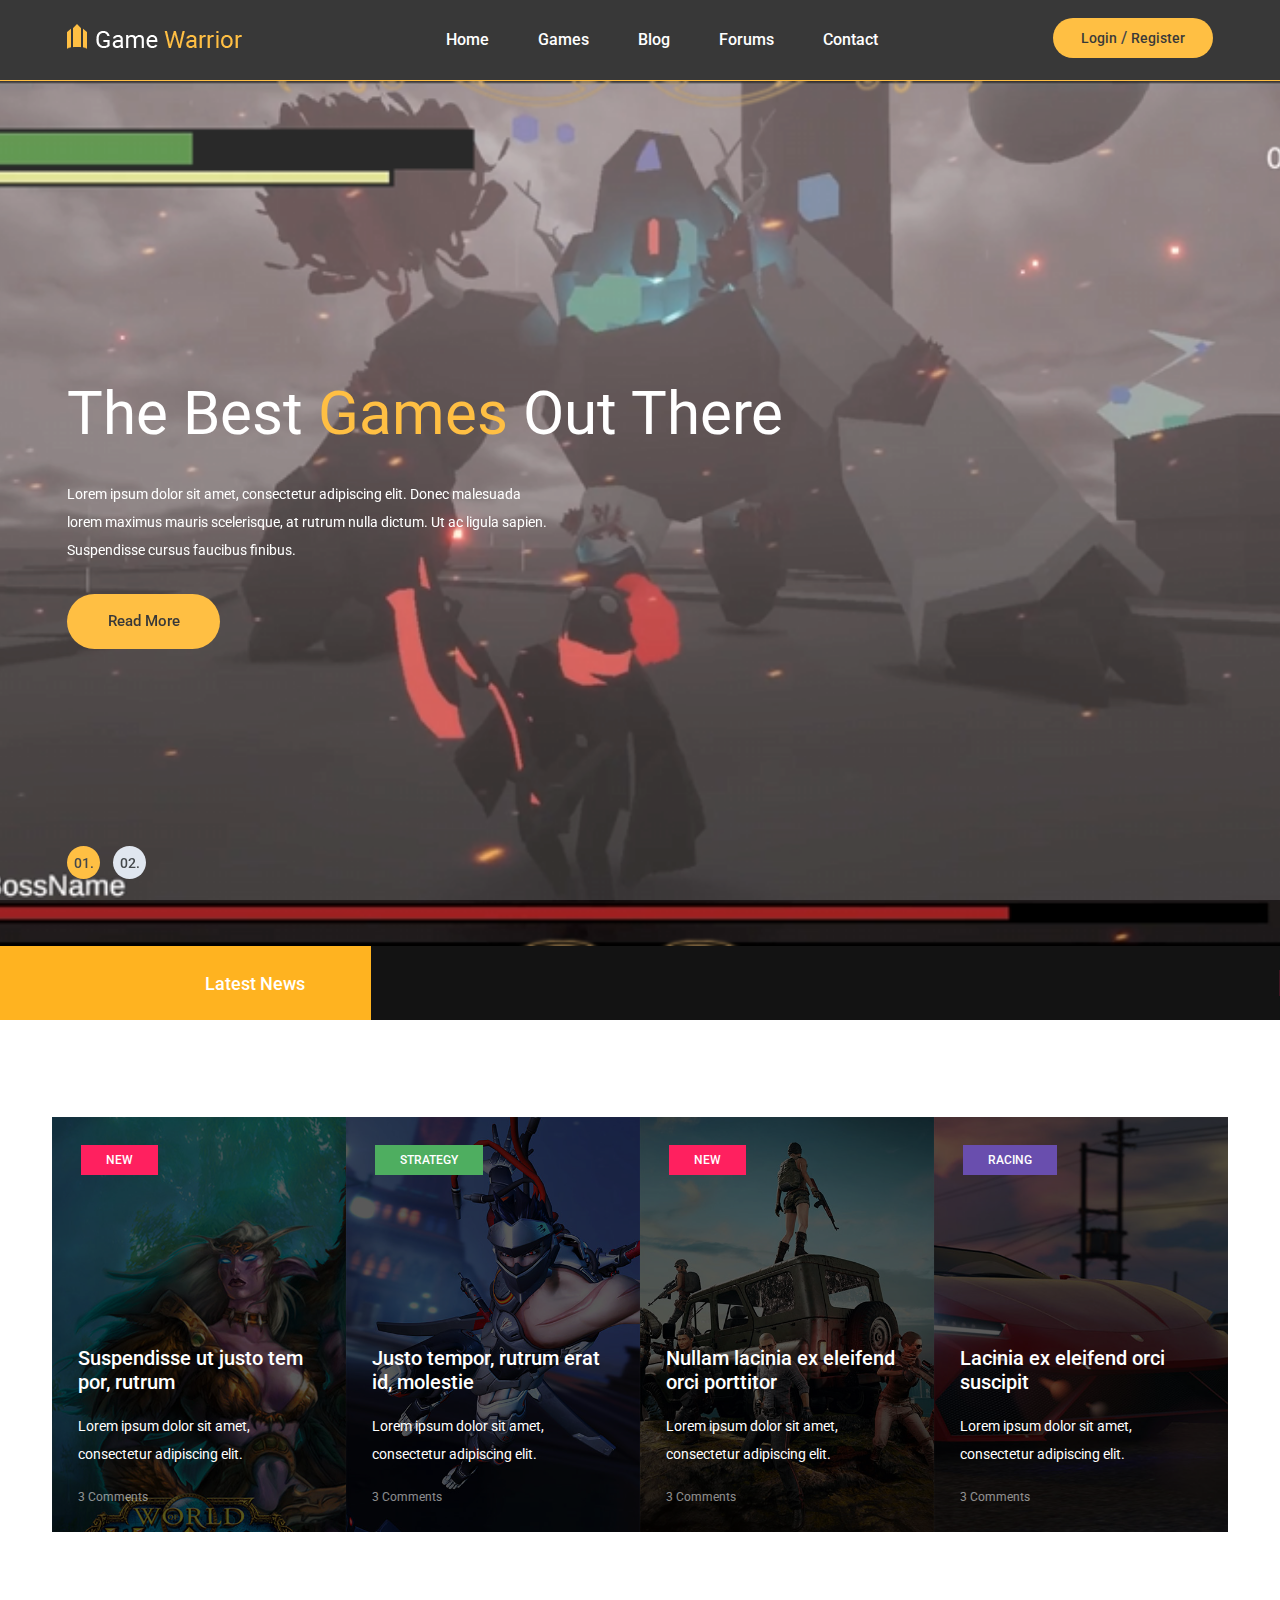
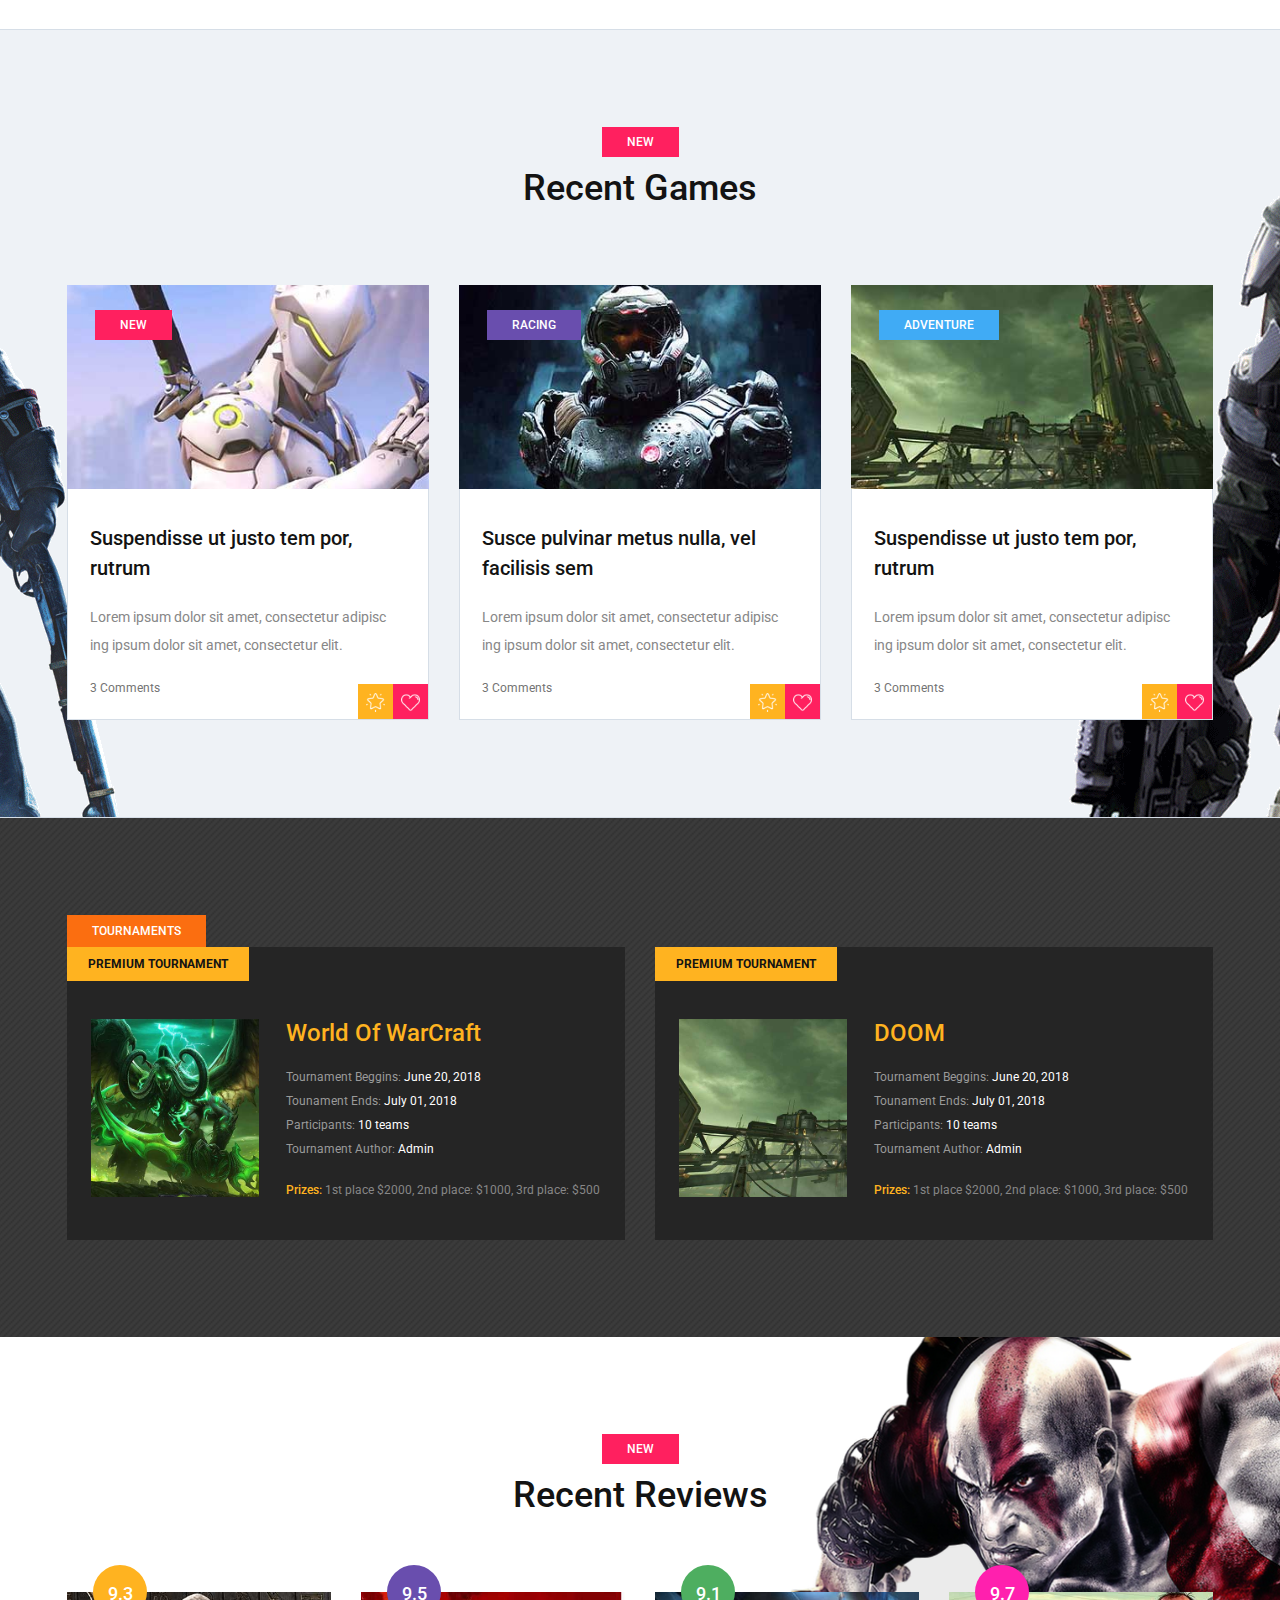
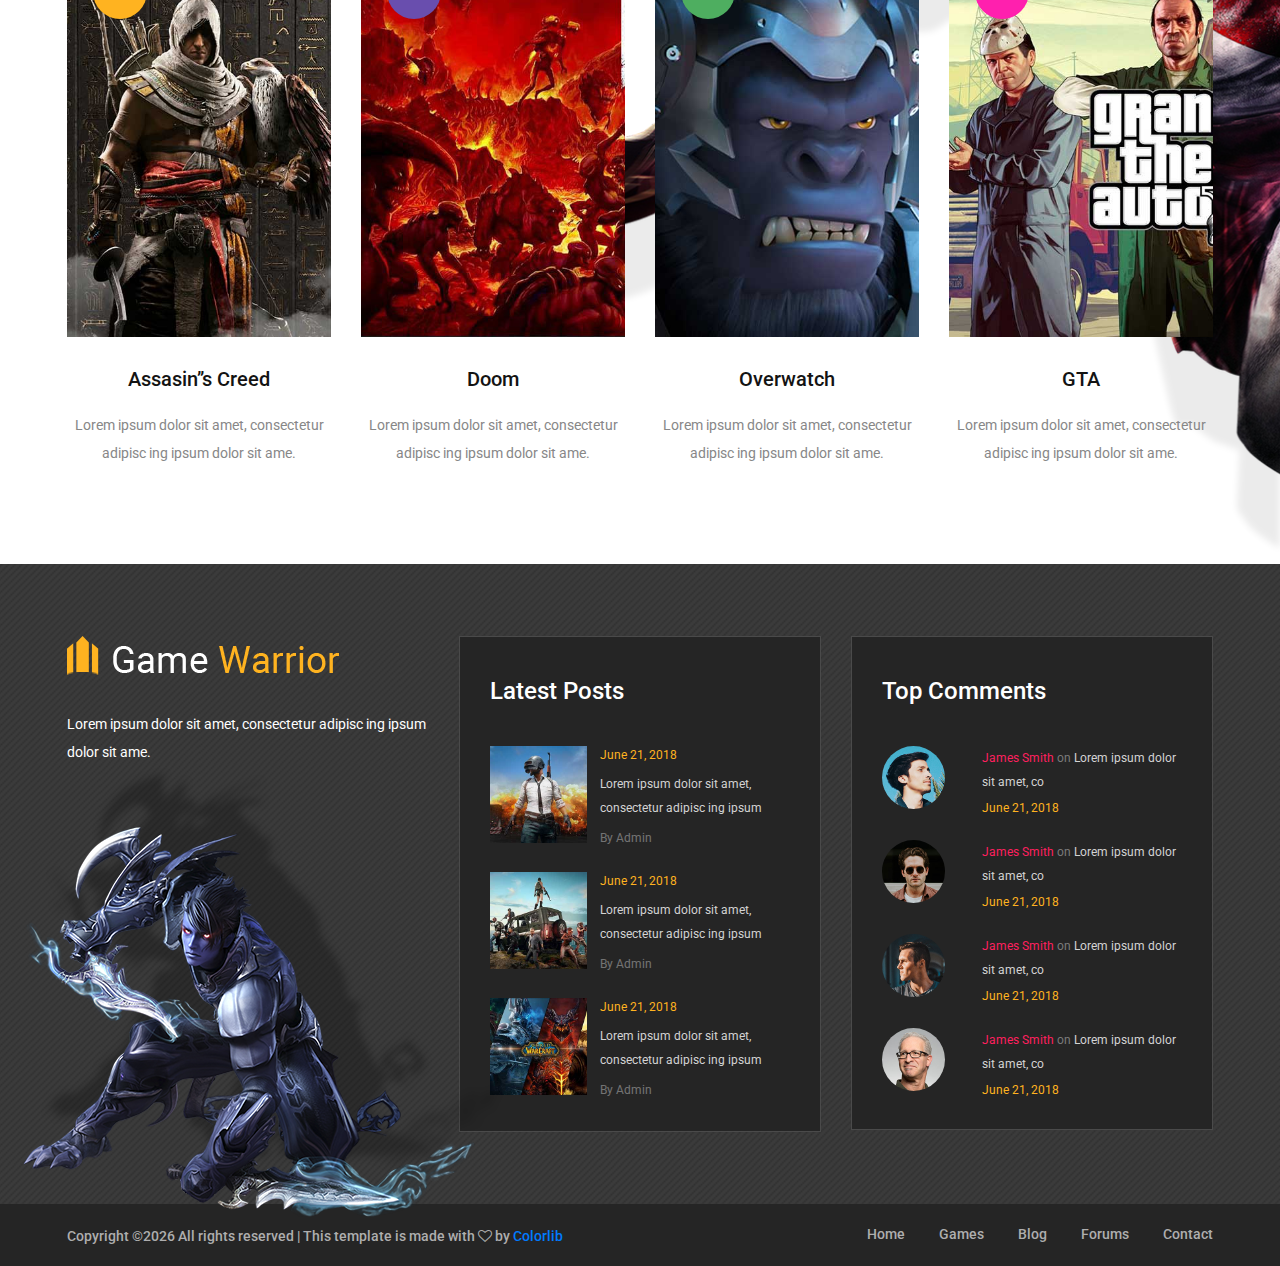
==== Gameweb/game-warrior-gh-pages/index.html @ 46adb3c0 "Add files via upload" ====
<!DOCTYPE html>
<html lang="zxx">
<head>
	<title>Game Warrior Template</title>
	<meta charset="UTF-8">
	<meta name="description" content="Game Warrior Template">
	<meta name="keywords" content="warrior, game, creative, html">
	<meta name="viewport" content="width=device-width, initial-scale=1.0">
	<!-- Favicon -->   
	<link href="img/favicon.ico" rel="shortcut icon"/>

	<!-- Google Fonts -->
	<link href="https://fonts.googleapis.com/css?family=Roboto:400,400i,500,500i,700,700i" rel="stylesheet">

	<!-- Stylesheets -->
	<link rel="stylesheet" href="css/bootstrap.min.css"/>
	<link rel="stylesheet" href="css/font-awesome.min.css"/>
	<link rel="stylesheet" href="css/owl.carousel.css"/>
	<link rel="stylesheet" href="css/style.css"/>
	<link rel="stylesheet" href="css/animate.css"/>


	<!--[if lt IE 9]>
	  <script src="https://oss.maxcdn.com/html5shiv/3.7.2/html5shiv.min.js"></script>
	  <script src="https://oss.maxcdn.com/respond/1.4.2/respond.min.js"></script>
	<![endif]-->

</head>
<body>
	<!-- Page Preloder -->
	<div id="preloder">
		<div class="loader"></div>
	</div>

	<!-- Header section -->
	<header class="header-section">
		<div class="container">
			<!-- logo -->
			<a class="site-logo" href="index.html">
				<img src="img/logo.png" alt="">
			</a>
			<div class="user-panel">
				<a href="#">Login</a>  /  <a href="#">Register</a>
			</div>
			<!-- responsive -->
			<div class="nav-switch">
				<i class="fa fa-bars"></i>
			</div>
			<!-- site menu -->
			<nav class="main-menu">
				<ul>
					<li><a href="index.html">Home</a></li>
					<li><a href="review.html">Games</a></li>
					<li><a href="categories.html">Blog</a></li>
					<li><a href="community.html">Forums</a></li>
					<li><a href="contact.html">Contact</a></li>
				</ul>
			</nav>
		</div>
	</header>
	<!-- Header section end -->


	<!-- Hero section -->
	<section class="hero-section">
		<div class="hero-slider owl-carousel">
			<div class="hs-item set-bg" data-setbg="img/slider-1.png">
				<div class="hs-text">
					<div class="container">
						<h2>The Best <span>Games</span> Out There</h2>
						<p>Lorem ipsum dolor sit amet, consectetur adipiscing elit. Donec malesuada <br> lorem maximus mauris scelerisque, at rutrum nulla dictum. Ut ac ligula sapien. <br>Suspendisse cursus faucibus finibus.</p>
						<a href="#" class="site-btn">Read More</a>
					</div>
				</div>
			</div>
			<div class="hs-item set-bg" data-setbg="img/slider-2.png">
				<div class="hs-text">
					<div class="container">
						<h2>The Best <span>Games</span> Out There</h2>
						<p>Lorem ipsum dolor sit amet, consectetur adipiscing elit. Donec malesuada <br> lorem maximus mauris scelerisque, at rutrum nulla dictum. Ut ac ligula sapien. <br>Suspendisse cursus faucibus finibus.</p>
						<a href="#" class="site-btn">Read More</a>
					</div>
				</div>
			</div>
		</div>
	</section>
	<!-- Hero section end -->


	<!-- Latest news section -->
	<div class="latest-news-section">
		<div class="ln-title">Latest News</div>
		<div class="news-ticker">
			<div class="news-ticker-contant">
				<div class="nt-item"><span class="new">new</span>Lorem ipsum dolor sit amet, consectetur adipiscing elit. </div>
				<div class="nt-item"><span class="strategy">strategy</span>Isum dolor sit amet, consectetur adipiscing elit. </div>
				<div class="nt-item"><span class="racing">racing</span>Isum dolor sit amet, consectetur adipiscing elit. </div>
			</div>
		</div>
	</div>
	<!-- Latest news section end -->


	<!-- Feature section -->
	<section class="feature-section spad">
		<div class="container">
			<div class="row">
				<div class="col-lg-3 col-md-6 p-0">
					<div class="feature-item set-bg" data-setbg="img/features/1.jpg">
						<span class="cata new">new</span>
						<div class="fi-content text-white">
							<h5><a href="#">Suspendisse ut justo tem por, rutrum</a></h5>
							<p>Lorem ipsum dolor sit amet, consectetur adipiscing elit. </p>
							<a href="#" class="fi-comment">3 Comments</a>
						</div>
					</div>
				</div>
				<div class="col-lg-3 col-md-6 p-0">
					<div class="feature-item set-bg" data-setbg="img/features/2.jpg">
						<span class="cata strategy">strategy</span>
						<div class="fi-content text-white">
							<h5><a href="#">Justo tempor, rutrum erat id, molestie</a></h5>
							<p>Lorem ipsum dolor sit amet, consectetur adipiscing elit. </p>
							<a href="#" class="fi-comment">3 Comments</a>
						</div>
					</div>
				</div>
				<div class="col-lg-3 col-md-6 p-0">
					<div class="feature-item set-bg" data-setbg="img/features/3.jpg">
						<span class="cata new">new</span>
						<div class="fi-content text-white">
							<h5><a href="#">Nullam lacinia ex eleifend orci porttitor</a></h5>
							<p>Lorem ipsum dolor sit amet, consectetur adipiscing elit. </p>
							<a href="#" class="fi-comment">3 Comments</a>
						</div>
					</div>
				</div>
				<div class="col-lg-3 col-md-6 p-0">
					<div class="feature-item set-bg" data-setbg="img/features/4.jpg">
						<span class="cata racing">racing</span>
						<div class="fi-content text-white">
							<h5><a href="#">Lacinia ex eleifend orci suscipit</a></h5>
							<p>Lorem ipsum dolor sit amet, consectetur adipiscing elit. </p>
							<a href="#" class="fi-comment">3 Comments</a>
						</div>
					</div>
				</div>
			</div>
		</div>
	</section>
	<!-- Feature section end -->


	<!-- Recent game section  -->
	<section class="recent-game-section spad set-bg" data-setbg="img/recent-game-bg.png">
		<div class="container">
			<div class="section-title">
				<div class="cata new">new</div>
				<h2>Recent Games</h2>
			</div>
			<div class="row">
				<div class="col-lg-4 col-md-6">
					<div class="recent-game-item">
						<div class="rgi-thumb set-bg" data-setbg="img/recent-game/1.jpg">
							<div class="cata new">new</div>
						</div>
						<div class="rgi-content">
							<h5>Suspendisse ut justo tem por, rutrum</h5>
							<p>Lorem ipsum dolor sit amet, consectetur adipisc ing ipsum dolor sit amet, consectetur elit. </p>
							<a href="#" class="comment">3 Comments</a>
							<div class="rgi-extra">
								<div class="rgi-star"><img src="img/icons/star.png" alt=""></div>
								<div class="rgi-heart"><img src="img/icons/heart.png" alt=""></div>
							</div>
						</div>
					</div>	
				</div>
				<div class="col-lg-4 col-md-6">
					<div class="recent-game-item">
						<div class="rgi-thumb set-bg" data-setbg="img/recent-game/2.jpg">
							<div class="cata racing">racing</div>
						</div>
						<div class="rgi-content">
							<h5>Susce pulvinar metus nulla, vel  facilisis sem </h5>
							<p>Lorem ipsum dolor sit amet, consectetur adipisc ing ipsum dolor sit amet, consectetur elit. </p>
							<a href="#" class="comment">3 Comments</a>
							<div class="rgi-extra">
								<div class="rgi-star"><img src="img/icons/star.png" alt=""></div>
								<div class="rgi-heart"><img src="img/icons/heart.png" alt=""></div>
							</div>
						</div>
					</div>	
				</div>
				<div class="col-lg-4 col-md-6">
					<div class="recent-game-item">
						<div class="rgi-thumb set-bg" data-setbg="img/recent-game/3.jpg">
							<div class="cata adventure">Adventure</div>
						</div>
						<div class="rgi-content">
							<h5>Suspendisse ut justo tem por, rutrum</h5>
							<p>Lorem ipsum dolor sit amet, consectetur adipisc ing ipsum dolor sit amet, consectetur elit. </p>
							<a href="#" class="comment">3 Comments</a>
							<div class="rgi-extra">
								<div class="rgi-star"><img src="img/icons/star.png" alt=""></div>
								<div class="rgi-heart"><img src="img/icons/heart.png" alt=""></div>
							</div>
						</div>
					</div>	
				</div>
			</div>
		</div>
	</section>
	<!-- Recent game section end -->


	<!-- Tournaments section -->
	<section class="tournaments-section spad">
		<div class="container">
			<div class="tournament-title">Tournaments</div>
			<div class="row">
				<div class="col-md-6">
					<div class="tournament-item mb-4 mb-lg-0">
						<div class="ti-notic">Premium Tournament</div>
						<div class="ti-content">
							<div class="ti-thumb set-bg" data-setbg="img/tournament/1.jpg"></div>
							<div class="ti-text">
								<h4>World Of WarCraft</h4>
								<ul>
									<li><span>Tournament Beggins:</span> June 20, 2018</li>
									<li><span>Tounament Ends:</span> July 01, 2018</li>
									<li><span>Participants:</span> 10 teams</li>
									<li><span>Tournament Author:</span> Admin</li>
								</ul>
								<p><span>Prizes:</span> 1st place $2000, 2nd place: $1000, 3rd place: $500</p>
							</div>
						</div>
					</div>
				</div>
				<div class="col-md-6">
					<div class="tournament-item">
						<div class="ti-notic">Premium Tournament</div>
						<div class="ti-content">
							<div class="ti-thumb set-bg" data-setbg="img/tournament/2.jpg"></div>
							<div class="ti-text">
								<h4>DOOM</h4>
								<ul>
									<li><span>Tournament Beggins:</span> June 20, 2018</li>
									<li><span>Tounament Ends:</span> July 01, 2018</li>
									<li><span>Participants:</span> 10 teams</li>
									<li><span>Tournament Author:</span> Admin</li>
								</ul>
								<p><span>Prizes:</span> 1st place $2000, 2nd place: $1000, 3rd place: $500</p>
							</div>
						</div>
					</div>
				</div>
			</div>
		</div>
	</section>
	<!-- Tournaments section bg -->


	<!-- Review section -->
	<section class="review-section spad set-bg" data-setbg="img/review-bg.png">
		<div class="container">
			<div class="section-title">
				<div class="cata new">new</div>
				<h2>Recent Reviews</h2>
			</div>
			<div class="row">
				<div class="col-lg-3 col-md-6">
					<div class="review-item">
						<div class="review-cover set-bg" data-setbg="img/review/1.jpg">
							<div class="score yellow">9.3</div>
						</div>
						<div class="review-text">
							<h5>Assasin’’s Creed</h5>
							<p>Lorem ipsum dolor sit amet, consectetur adipisc ing ipsum dolor sit ame.</p>
						</div>
					</div>
				</div>
				<div class="col-lg-3 col-md-6">
					<div class="review-item">
						<div class="review-cover set-bg" data-setbg="img/review/2.jpg">
							<div class="score purple">9.5</div>
						</div>
						<div class="review-text">
							<h5>Doom</h5>
							<p>Lorem ipsum dolor sit amet, consectetur adipisc ing ipsum dolor sit ame.</p>
						</div>
					</div>
				</div>
				<div class="col-lg-3 col-md-6">
					<div class="review-item">
						<div class="review-cover set-bg" data-setbg="img/review/3.jpg">
							<div class="score green">9.1</div>
						</div>
						<div class="review-text">
							<h5>Overwatch</h5>
							<p>Lorem ipsum dolor sit amet, consectetur adipisc ing ipsum dolor sit ame.</p>
						</div>
					</div>
				</div>
				<div class="col-lg-3 col-md-6">
					<div class="review-item">
						<div class="review-cover set-bg" data-setbg="img/review/4.jpg">
							<div class="score pink">9.7</div>
						</div>
						<div class="review-text">
							<h5>GTA</h5>
							<p>Lorem ipsum dolor sit amet, consectetur adipisc ing ipsum dolor sit ame.</p>
						</div>
					</div>
				</div>
			</div>
		</div>
	</section>
	<!-- Review section end -->


	<!-- Footer top section -->
	<section class="footer-top-section">
		<div class="container">
			<div class="footer-top-bg">
				<img src="img/footer-top-bg.png" alt="">
			</div>
			<div class="row">
				<div class="col-lg-4">
					<div class="footer-logo text-white">
						<img src="img/footer-logo.png" alt="">
						<p>Lorem ipsum dolor sit amet, consectetur adipisc ing ipsum dolor sit ame.</p>
					</div>
				</div>
				<div class="col-lg-4 col-md-6">
					<div class="footer-widget mb-5 mb-md-0">
						<h4 class="fw-title">Latest Posts</h4>
						<div class="latest-blog">
							<div class="lb-item">
								<div class="lb-thumb set-bg" data-setbg="img/latest-blog/1.jpg"></div>
								<div class="lb-content">
									<div class="lb-date">June 21, 2018</div>
									<p>Lorem ipsum dolor sit amet, consectetur adipisc ing ipsum </p>
									<a href="#" class="lb-author">By Admin</a>
								</div>
							</div>
							<div class="lb-item">
								<div class="lb-thumb set-bg" data-setbg="img/latest-blog/2.jpg"></div>
								<div class="lb-content">
									<div class="lb-date">June 21, 2018</div>
									<p>Lorem ipsum dolor sit amet, consectetur adipisc ing ipsum </p>
									<a href="#" class="lb-author">By Admin</a>
								</div>
							</div>
							<div class="lb-item">
								<div class="lb-thumb set-bg" data-setbg="img/latest-blog/3.jpg"></div>
								<div class="lb-content">
									<div class="lb-date">June 21, 2018</div>
									<p>Lorem ipsum dolor sit amet, consectetur adipisc ing ipsum </p>
									<a href="#" class="lb-author">By Admin</a>
								</div>
							</div>
						</div>
					</div>
				</div>
				<div class="col-lg-4 col-md-6">
					<div class="footer-widget">
						<h4 class="fw-title">Top Comments</h4>
						<div class="top-comment">
							<div class="tc-item">
								<div class="tc-thumb set-bg" data-setbg="img/authors/1.jpg"></div>
								<div class="tc-content">
									<p><a href="#">James Smith</a> <span>on</span>  Lorem ipsum dolor sit amet, co</p>
									<div class="tc-date">June 21, 2018</div>
								</div>
							</div>
							<div class="tc-item">
								<div class="tc-thumb set-bg" data-setbg="img/authors/2.jpg"></div>
								<div class="tc-content">
									<p><a href="#">James Smith</a> <span>on</span>  Lorem ipsum dolor sit amet, co</p>
									<div class="tc-date">June 21, 2018</div>
								</div>
							</div>
							<div class="tc-item">
								<div class="tc-thumb set-bg" data-setbg="img/authors/3.jpg"></div>
								<div class="tc-content">
									<p><a href="#">James Smith</a> <span>on</span>  Lorem ipsum dolor sit amet, co</p>
									<div class="tc-date">June 21, 2018</div>
								</div>
							</div>
							<div class="tc-item">
								<div class="tc-thumb set-bg" data-setbg="img/authors/4.jpg"></div>
								<div class="tc-content">
									<p><a href="#">James Smith</a> <span>on</span>  Lorem ipsum dolor sit amet, co</p>
									<div class="tc-date">June 21, 2018</div>
								</div>
							</div>
						</div>
					</div>
				</div>
			</div>
		</div>
	</section>
	<!-- Footer top section end -->

	
	<!-- Footer section -->
	<footer class="footer-section">
		<div class="container">
			<ul class="footer-menu">
				<li><a href="index.html">Home</a></li>
				<li><a href="review.html">Games</a></li>
				<li><a href="categories.html">Blog</a></li>
				<li><a href="community.html">Forums</a></li>
				<li><a href="contact.html">Contact</a></li>
			</ul>
			<p class="copyright"><!-- Link back to Colorlib can't be removed. Template is licensed under CC BY 3.0. -->
Copyright &copy;<script>document.write(new Date().getFullYear());</script> All rights reserved | This template is made with <i class="fa fa-heart-o" aria-hidden="true"></i> by <a href="https://colorlib.com" target="_blank">Colorlib</a>
<!-- Link back to Colorlib can't be removed. Template is licensed under CC BY 3.0. -->
</p>
		</div>
	</footer>
	<!-- Footer section end -->


	<!--====== Javascripts & Jquery ======-->
	<script src="js/jquery-3.2.1.min.js"></script>
	<script src="js/bootstrap.min.js"></script>
	<script src="js/owl.carousel.min.js"></script>
	<script src="js/jquery.marquee.min.js"></script>
	<script src="js/main.js"></script>
    </body>
</html>
---- Gameweb/game-warrior-gh-pages/css/style.css ----
/* =================================
------------------------------------
  Game Warrior Template
  Version: 1.0
 ------------------------------------ 
 ====================================*/

/*---------------------------*/
/* Template default CSS
/*---------------------------*/

html,
body {
	height: 100%;
	font-family: 'Roboto', sans-serif;
	-webkit-font-smoothing: antialiased;
	font-smoothing: antialiased;
}

h1,
h2,
h3,
h4,
h5,
h6 {
	margin: 0;
	font-weight: 500;
	color: #131313;
}

h1 {
	font-size: 70px;
}

h2 {
	font-size: 36px;
}

h3 {
	font-size: 30px;
}

h4 {
	font-size: 24px;
}

h5 {
	font-size: 20px;
}

h6 {
	font-size: 16px;
}

p {
	font-size: 14px;
	color: #878787;
	line-height: 2;
}

img {
	max-width: 100%;
}

input:focus,
select:focus,
button:focus,
textarea:focus {
	outline: none;
}

a:hover,
a:focus {
	text-decoration: none;
	outline: none;
}

ul,
ol {
	padding: 0;
	margin: 0;
}

/*---------------------
  Helper CSS
-----------------------*/

.section-title {
	text-align: center;
	margin-bottom: 75px;
}

.section-title h2 {
	padding-top: 10px;
	font-size: 36px;
}

.set-bg {
	background-repeat: no-repeat;
	background-size: cover;
	background-position: top center;
}

.spad {
	padding-top: 97px;
	padding-bottom: 97px;
}

.text-white h1,
.text-white h2,
.text-white h3,
.text-white h4,
.text-white h5,
.text-white h6,
.text-white p,
.text-white span,
.text-white li,
.text-white a {
	color: #fff;
}

.rating i {
	color: #fbb710;
}

.rating .is-fade {
	color: #e0e3e4;
}

/*---------------------
  Commom elements
-----------------------*/

/* buttons */
.site-btn {
	display: inline-block;
	text-align: center;
	font-size: 15px;
	color: #131313;
	padding: 16px 30px;
	min-width: 153px;
	border-radius: 50px;
	font-weight: 500;
	border: none;
	background: #ffb320;
	cursor: pointer;
}

.site-btn.btn-sm {
	padding: 10px 30px;
	min-width: 163px;
}

.site-btn:hover {
	color: #131313;
}

.cata {
	display: inline-block;
	text-transform: uppercase;
	font-size: 12px;
	font-weight: 500;
	color: #fff;
	padding: 6px 25px;
}

.cata.new {
	background: #ff205f;
}

.cata.strategy {
	background: #4eae60;
}

.cata.racing {
	background: #694eae;
}

.cata.adventure {
	background: #40abf5;
}

/* Preloder */
#preloder {
	position: fixed;
	width: 100%;
	height: 100%;
	top: 0;
	left: 0;
	z-index: 999999;
	background: #fff;
}

.loader {
	width: 40px;
	height: 40px;
	position: absolute;
	top: 50%;
	left: 50%;
	margin-top: -13px;
	margin-left: -13px;
	border-radius: 60px;
	animation: loader 0.8s linear infinite;
	-webkit-animation: loader 0.8s linear infinite;
}

@keyframes loader {
	0% {
		-webkit-transform: rotate(0deg);
		transform: rotate(0deg);
		border: 4px solid #f44336;
		border-left-color: transparent;
	}
	50% {
		-webkit-transform: rotate(180deg);
		transform: rotate(180deg);
		border: 4px solid #673ab7;
		border-left-color: transparent;
	}
	100% {
		-webkit-transform: rotate(360deg);
		transform: rotate(360deg);
		border: 4px solid #f44336;
		border-left-color: transparent;
	}
}

@-webkit-keyframes loader {
	0% {
		-webkit-transform: rotate(0deg);
		border: 4px solid #f44336;
		border-left-color: transparent;
	}
	50% {
		-webkit-transform: rotate(180deg);
		border: 4px solid #673ab7;
		border-left-color: transparent;
	}
	100% {
		-webkit-transform: rotate(360deg);
		border: 4px solid #f44336;
		border-left-color: transparent;
	}
}

/*------------------
  Header section
---------------------*/

.header-section {
	background: #131313;
	clear: both;
	overflow: hidden;
	padding: 18px 0;
	border-bottom: 1px solid #ffb320;
}

.site-logo {
	display: inline-block;
	float: left;
	padding-top: 6px;
}

.user-panel {
	float: right;
	font-weight: 500;
	background: #ffb320;
	padding: 8px 28px;
	border-radius: 30px;
}

.user-panel a {
	font-size: 14px;
	color: #131313;
}

.main-menu {
	float: right;
	margin-right: 170px;
}

.main-menu ul {
	list-style: none;
}

.main-menu ul li {
	display: inline;
}

.main-menu ul li a {
	display: inline-block;
	font-size: 16px;
	color: #fff;
	margin-left: 35px;
	font-weight: 500;
	padding: 10px 5px;
}

.main-menu ul li a:hover {
	color: #ffb320;
}

.header-btn {
	float: right;
	margin-right: 0;
}

.nav-switch {
	display: none;
}

/*------------------
  Hero Section
---------------------*/

.hero-slider .hs-item {
	height: 865px;
	display: table;
	width: 100%;
}

.hero-slider .hs-text {
	display: table-cell;
	vertical-align: middle;
}

.hero-slider .hs-text h2 {
	color: #fff;
	font-weight: 400;
	font-size: 60px;
	margin-bottom: 30px;
	position: relative;
	top: -80px;
	opacity: 0;
}

.hero-slider .hs-text h2 span {
	color: #ffb320;
}

.hero-slider .hs-text p {
	color: #fff;
	margin-bottom: 30px;
	position: relative;
	position: relative;
	top: -90px;
	opacity: 0;
}

.hero-slider .hs-text .site-btn {
	position: relative;
	top: -100px;
	opacity: 0;
}

.hero-slider .owl-item.active .hs-item h2,
.hero-slider .owl-item.active .hs-item p,
.hero-slider .owl-item.active .hs-item .site-btn {
	top: 0;
	opacity: 1;
}

.hero-slider .owl-item.active .hs-item h2 {
	-webkit-transition: all 0.5s ease 1s;
	-o-transition: all 0.5s ease 1s;
	transition: all 0.5s ease 1s;
}

.hero-slider .owl-item.active .hs-item p {
	-webkit-transition: all 0.5s ease 0.8s;
	-o-transition: all 0.5s ease 0.8s;
	transition: all 0.5s ease 0.8s;
}

.hero-slider .owl-item.active .hs-item .site-btn {
	-webkit-transition: all 0.5s ease 0.6s;
	-o-transition: all 0.5s ease 0.6s;
	transition: all 0.5s ease 0.6s;
}

.hero-slider .owl-dots {
	position: relative;
	max-width: 1146px;
	margin: -33px auto 0;
	top: -67px;
	z-index: 5;
}

.hero-slider .owl-dots .owl-dot {
	display: inline-block;
	margin-right: 13px;
	width: 33px;
	height: 33px;
	font-size: 14px;
	font-weight: 500;
	text-align: center;
	padding-top: 7px;
	border-radius: 40px;
	background: #dbe2ec;
}

.hero-slider .owl-dots .owl-dot.active {
	background: #ffb320;
}

/*---------------------
  Latest News section
-----------------------*/

.latest-news-section {
	overflow: hidden;
	display: block;
	clear: both;
	background: #131313;
	padding: 24px 0;
	position: relative;
}

.ln-title {
	position: absolute;
	height: 100%;
	width: 29%;
	left: 0;
	top: 0;
	text-align: right;
	padding-top: 24px;
	padding-right: 66px;
	font-size: 18px;
	font-weight: 500;
	color: #fff;
	background: #ffb320;
	z-index: 1;
}

.news-ticker {
	width: 71%;
	float: right;
	overflow: hidden;
	display: inline-block;
}

.news-ticker-contant .nt-item {
	margin-right: 35px;
	color: #fff;
	display: inline-block;
}

.news-ticker-contant .nt-item span {
	margin-right: 35px;
	display: inline-block;
	text-transform: uppercase;
	font-size: 12px;
	font-weight: 500;
	color: #fff;
	padding: 4px 20px;
}

.news-ticker-contant .nt-item span.new {
	background: #ff205f;
}

.news-ticker-contant .nt-item span.strategy {
	background: #4eae60;
}

.news-ticker-contant .nt-item span.racing {
	background: #694eae;
}

/*------------------
  Feature Section
---------------------*/

.feature-item {
	height: 415px;
	position: relative;
}

.feature-item:after {
	position: absolute;
	content: "";
	width: 100%;
	height: 100%;
	left: 0;
	top: 0;
	background: #000;
	opacity: .65;
}

.feature-item .cata {
	position: relative;
	margin-top: 28px;
	margin-left: 29px;
	z-index: 3;
}

.feature-item .fi-content {
	position: absolute;
	width: 100%;
	left: 0;
	bottom: 0;
	padding: 0 26px 24px;
	z-index: 2;
}

.feature-item .fi-content h5 {
	margin-bottom: 18px;
}

.feature-item .fi-content .fi-comment {
	font-size: 12px;
	opacity: .54;
}

/*----------------------
  Recent Game Section
------------------------*/

.recent-game-section {
	background-color: #eef2f6;
	border-top: 1px solid #d6dee7;
	border-bottom: 1px solid #d6dee7;
}

.recent-game-item .rgi-thumb {
	height: 204px;
	padding: 25px 28px;
}

.recent-game-item .rgi-content {
	padding: 34px 22px 20px;
	background: #fff;
	border: 1px solid #d6dee7;
	border-top: none;
	position: relative;
}

.recent-game-item .rgi-content h5 {
	margin-bottom: 20px;
	line-height: 1.5;
}

.recent-game-item .rgi-content .comment {
	font-size: 12px;
	color: #737373;
}

.recent-game-item .rgi-extra {
	position: absolute;
	right: 0;
	bottom: 0;
	width: 70px;
}

.recent-game-item .rgi-extra .rgi-star,
.recent-game-item .rgi-extra .rgi-heart {
	height: 35px;
	width: 35px;
	float: left;
	display: block;
	padding: 6px 8px 0;
}

.recent-game-item .rgi-extra .rgi-star {
	background: #ffb320;
}

.recent-game-item .rgi-extra .rgi-heart {
	background: #ff205f;
}

/*----------------------
  Tournaments Section
------------------------*/

.tournaments-section {
	background-image: url("../img/pattern.png");
	background-repeat: repeat;
}

.tournament-title {
	display: inline-block;
	padding: 7px 25px;
	font-size: 12px;
	font-weight: 500;
	color: #fff;
	text-transform: uppercase;
	background: #fb6e10;
}

.tournament-item {
	background: #252525;
}

.tournament-item .ti-notic {
	display: inline-block;
	padding: 8px 21px;
	font-size: 12px;
	font-weight: 700;
	color: #131313;
	text-transform: uppercase;
	background: #ffb320;
}

.tournament-item .ti-content {
	padding: 38px 24px;
	overflow: hidden;
}

.tournament-item .ti-thumb {
	width: 168px;
	height: 178px;
	float: left;
}

.tournament-item .ti-text {
	padding-left: 195px;
}

.tournament-item .ti-text h4 {
	color: #ffb320;
	margin-bottom: 20px;
}

.tournament-item .ti-text ul {
	list-style: none;
	margin-bottom: 20px;
}

.tournament-item .ti-text ul li {
	color: #fff;
	font-size: 12px;
	margin-bottom: 6px;
}

.tournament-item .ti-text ul li span {
	color: #9a9a9a;
}

.tournament-item .ti-text p {
	font-size: 12px;
	margin-bottom: 0;
}

.tournament-item .ti-text p span {
	font-weight: 500;
	color: #ffb320;
}

/*----------------------
  Review Section
------------------------*/

.review-section {
	background-position: right top;
}

.review-item .review-cover {
	position: relative;
	margin-bottom: 30px;
	height: 345px;
}

.review-item .review-cover .score {
	position: absolute;
	width: 54px;
	height: 54px;
	top: -27px;
	left: 26px;
	padding-top: 15px;
	font-size: 18px;
	font-weight: 500;
	color: #fff;
	text-align: center;
	border-radius: 50%;
	z-index: 1;
}

.review-item .review-cover .score.yellow {
	background: #ffb320;
}

.review-item .review-cover .score.purple {
	background: #694eae;
}

.review-item .review-cover .score.pink {
	background: #ff20ae;
}

.review-item .review-cover .score.green {
	background: #4eae60;
}

.review-item .review-text {
	text-align: center;
}

.review-item .review-text h5 {
	margin-bottom: 20px;
}

.review-item .review-text p {
	margin-bottom: 0;
}

.review-item .rating {
	margin-bottom: 20px;
}

.review-item .rating i {
	font-size: 12px;
}

/*----------------------
  Footer top Section
------------------------*/

.footer-top-section {
	background-image: url("../img/pattern.png");
	background-repeat: repeat;
	padding: 72px 0;
}

.footer-top-section .container {
	position: relative;
}

.footer-top-bg {
	position: absolute;
	left: -30px;
	bottom: -85px;
	z-index: 2;
}

.footer-logo img {
	margin-bottom: 35px;
}

.footer-widget {
	padding: 40px 30px 7px;
	background: #252525;
	border: 1px solid #4a4a4a;
}

.footer-widget .fw-title {
	color: #fff;
	margin-bottom: 40px;
}

.latest-blog .lb-item {
	margin-bottom: 23px;
	overflow: hidden;
}

.latest-blog .lb-item .lb-thumb {
	width: 97px;
	height: 97px;
	float: left;
}

.latest-blog .lb-item .lb-content {
	padding-left: 110px;
}

.latest-blog .lb-item .lb-content .lb-date {
	font-size: 12px;
	color: #ffb320;
	margin-bottom: 8px;
}

.latest-blog .lb-item .lb-content p {
	font-size: 12px;
	margin-bottom: 5px;
	color: #d3d3d3;
}

.latest-blog .lb-item .lb-content .lb-author {
	font-size: 12px;
	color: #d3d3d3;
	opacity: 0.45;
}

.top-comment {
	overflow: hidden;
}

.top-comment .tc-item {
	margin-bottom: 23px;
	overflow: hidden;
}

.top-comment .tc-item .tc-thumb {
	width: 63px;
	height: 63px;
	border-radius: 50%;
	float: left;
}

.top-comment .tc-item .tc-content {
	padding-left: 100px;
}

.top-comment .tc-item .tc-content p {
	font-size: 12px;
	color: #d3d3d3;
	margin-bottom: 5px;
}

.top-comment .tc-item .tc-content p a {
	color: #ff205f;
}

.top-comment .tc-item .tc-content p span {
	color: #7a7a7a;
}

.top-comment .tc-item .tc-content .tc-date {
	font-size: 12px;
	color: #ffb320;
}

/*----------------------
  Footer Section
------------------------*/

.footer-section {
	padding: 18px 0 16px;
	overflow: hidden;
	background: #252525;
}

.footer-menu {
	list-style: none;
	float: right;
}

.footer-menu li {
	display: inline;
}

.footer-menu li a {
	display: inline-block;
	font-size: 14px;
	font-weight: 500;
	color: #aeaeae;
	margin-left: 30px;
}

.copyright {
	float: left;
	margin-bottom: 0;
	font-weight: 500;
	color: #aeaeae;
}

/*------------------
  Other Pages
--------------------
====================*/

.page-info-section {
	height: 499px;
	position: relative;
}

.page-info-section .pi-content {
	position: absolute;
	width: 100%;
	bottom: 65px;
	left: 0;
	z-index: 2;
}

.page-info-section .pi-content h2 {
	font-size: 60px;
	margin-bottom: 25px;
	font-weight: 400;
}

.site-pagination {
	padding-top: 50px;
}

.site-pagination a,
.site-pagination span {
	width: 33px;
	height: 33px;
	font-size: 14px;
	font-weight: 500;
	padding-top: 7px;
	text-align: center;
	display: inline-block;
	border-radius: 50%;
	color: #131313;
	margin-right: 10px;
}

.site-pagination .active {
	background: #ffb320;
}

.site-pagination.sp-style-2 a,
.site-pagination.sp-style-2 span {
	background: #e5e5e5;
}

.site-pagination.sp-style-2 .active {
	background: #ffb320;
}

.widget-item {
	margin-bottom: 73px;
}

.widget-item:last-child {
	margin-bottom: 0;
}

.widget-item .widget-title {
	margin-bottom: 40px;
}

.widget-item .latest-blog .lb-item .lb-content p,
.widget-item .top-comment .tc-item .tc-content p {
	color: #131313;
}

.widget-item .latest-blog .lb-item .lb-content .lb-author {
	color: #737373;
}

.widget-item .top-comment .tc-item .tc-content {
	padding-right: 20px;
}

.widget-item .review-item {
	background: #eff2f5;
}

.widget-item .review-item .review-text {
	padding: 0 35px 20px;
}

.search-widget {
	position: relative;
}

.search-widget input {
	width: 100%;
	height: 41px;
	border: 1px solid #d6dee7;
	padding-left: 22px;
	padding-right: 45px;
	font-size: 12px;
}

.search-widget button {
	position: absolute;
	right: 0;
	top: 0;
	height: 100%;
	background: none;
	border: none;
	padding-right: 15px;
	color: #878787;
	cursor: pointer;
}

/*-----------------
  Categories page
--------------------*/

.recent-game-page .recent-game-item {
	margin-bottom: 42px;
}

/*-----------------
  Single blog page
--------------------*/

.single-blog-page .blog-thumb {
	height: 424px;
	padding-top: 24px;
	padding-left: 29px;
	margin-bottom: 40px;
	position: relative;
}

.single-blog-page .blog-thumb .rgi-extra {
	position: absolute;
	right: 0;
	bottom: 0;
	width: 70px;
}

.single-blog-page .blog-thumb .rgi-extra .rgi-star,
.single-blog-page .blog-thumb .rgi-extra .rgi-heart {
	height: 35px;
	width: 35px;
	float: left;
	display: block;
	padding: 6px 8px 0;
}

.single-blog-page .blog-thumb .rgi-extra .rgi-star {
	background: #ffb320;
}

.single-blog-page .blog-thumb .rgi-extra .rgi-heart {
	background: #ff205f;
}

.single-blog-page .blog-content h3 {
	margin-bottom: 10px;
}

.single-blog-page .blog-content .meta-comment {
	display: block;
	font-size: 12px;
	color: #737373;
	margin-bottom: 25px;
}

.single-blog-page .blog-content p {
	margin-bottom: 25px;
}

.comment-warp {
	padding-top: 50px;
}

.comment-title {
	margin-bottom: 45px;
}

.comment-list {
	list-style: none;
}

.comment-list li {
	margin-bottom: 40px;
	overflow: hidden;
}

.comment-list .comment .comment-avator {
	width: 63px;
	height: 63px;
	border-radius: 50%;
	float: left;
}

.comment-list .comment .comment-content {
	padding-left: 100px;
}

.comment-list .comment .comment-content h5 {
	font-size: 12px;
	color: #131313;
	font-weight: 400;
	margin-bottom: 10px;
}

.comment-list .comment .comment-content h5 span {
	color: #ffb320;
	padding-left: 18px;
}

.comment-list .comment .comment-content p {
	font-size: 12px;
	margin-bottom: 5px;
}

.comment-list .comment .comment-content .reply {
	font-size: 12px;
	color: #ff1d55;
}

.comment-form-warp {
	padding-top: 30px;
}

.comment-form input[type=text],
.comment-form input[type=email],
.comment-form textarea {
	width: 100%;
	height: 41px;
	border: 1px solid #d6dee7;
	padding-left: 22px;
	padding-right: 45px;
	font-size: 12px;
	margin-bottom: 24px;
}

.comment-form textarea {
	height: 243px;
	padding-top: 15px;
	padding-bottom: 15px;
	margin-bottom: 38px;
}

/*-----------------
  Review page
--------------------*/

.review-page .review-item {
	margin-bottom: 63px;
}

.review-page .review-item .review-text h4 {
	margin-bottom: 10px;
}

.review-dark .review-item .review-text p {
	color: #b5b5b5;
}

.review-section.review-dark {
	background-position: center top;
}

/*-----------------
  Community page
--------------------*/

.community-page .site-pagination {
	padding-top: 62px;
}

.community-warp {
	max-width: 1367px;
	margin: 0 auto;
	background: rgba(0, 0, 0, 0.28);
}

.community-post-list {
	list-style: none;
}

.community-post-list li {
	padding: 33px 55px 65px;
	margin-bottom: 21px;
	overflow: hidden;
	border: 1px solid #878787;
	background: #1f2225;
}

.community-post-list .community-post .author-avator {
	width: 63px;
	height: 63px;
	border-radius: 50%;
	float: left;
}

.community-post-list .community-post .post-content {
	padding-left: 100px;
}

.community-post-list .community-post .post-content h5 {
	font-size: 16px;
	color: #ff205f;
	font-weight: 400;
	margin-bottom: 10px;
}

.community-post-list .community-post .post-content h5 span {
	color: #7a7a7a;
	padding-left: 18px;
}

.community-post-list .community-post .post-content p {
	color: #fff;
	margin-bottom: 5px;
}

.community-post-list .community-post .post-content .post-date {
	font-size: 12px;
	color: #ffb320;
	margin-bottom: 18px;
}

.community-post-list .attachment-file {
	padding-top: 60px;
	max-width: 435px;
}

.community-top-title {
	margin-bottom: 50px;
}

.community-filter {
	margin-bottom: 80px;
}

.community-filter label {
	font-size: 18px;
	color: #1f2225;
	font-weight: 500;
	padding-right: 10px;
}

.community-filter select {
	width: 201px;
	height: 42px;
	font-size: 14px;
	padding: 0 18px;
	color: #1f2225;
	font-weight: 500;
}

/*-----------------
  Contact page
--------------------*/

.map {
	height: 515px;
	background: #ddd;
	margin-bottom: 90px;
}

.contact-info-list {
	padding-top: 55px;
	padding-bottom: 20px;
	list-style: none;
}

.contact-info-list li {
	margin-bottom: 30px;
}

.contact-info-list .cf-left {
	width: 95px;
	float: left;
	font-size: 16px;
	font-weight: 700;
	color: #ffb320;
}

.contact-info-list .cf-right {
	color: #878787;
	font-size: 15px;
	padding-left: 100px;
}

.social-links a {
	color: #474747;
	font-size: 16px;
	margin-left: 10px;
	margin-right: 20px;
}

/*------------------
  Responsive
---------------------*/

@media (min-width: 1200px) {
	.container {
		max-width: 1176px;
	}
}

/* Medium screen : 992px. */

@media only screen and (min-width: 992px) and (max-width: 1199px) {
	.main-menu {
		margin-right: 90px;
	}
	.hero-slider .owl-dots {
		max-width: 930px;
	}
	.review-section {
		background-position: right 10% top;
	}
	.review-item .review-cover {
		height: 280px;
	}
	.latest-blog .lb-item .lb-thumb {
		width: 55px;
		height: 55px;
	}
	.latest-blog .lb-item .lb-content {
		padding-left: 67px;
	}
	.top-comment .tc-item .tc-content {
		padding-left: 95px;
	}
	.footer-top-bg {
		max-width: 370px;
	}
	.page-info-section .pi-content h2 {
		font-size: 50px;
	}
}

/* Tablet :768px. */

@media only screen and (min-width: 768px) and (max-width: 991px) {
	.site-logo {
		max-width: 130px;
	}
	.main-menu {
		margin-right: 25px;
	}
	.main-menu ul li a {
		margin-left: 15px;
	}
	.user-panel {
		padding: 8px 15px;
	}
	.hero-slider .hs-text h2 {
		font-size: 50px;
	}
	.hero-slider .owl-dots {
		max-width: 690px;
	}
	.recent-game-item {
		margin-bottom: 42px;
	}
	.tournament-item .ti-thumb {
		width: 100%;
		height: 230px;
		float: none;
	}
	.tournament-item .ti-text {
		padding-left: 0;
		padding-top: 20px;
	}
	.review-section {
		background-position: left top;
	}
	.review-item {
		margin-bottom: 63px;
	}
	.footer-logo {
		margin-bottom: 50px;
	}
	.latest-blog .lb-item .lb-thumb {
		width: 80px;
		height: 80px;
	}
	.latest-blog .lb-item .lb-content {
		padding-left: 95px;
	}
	.footer-top-bg {
		display: none;
	}
}

/* Large Mobile :480px. */

@media only screen and (max-width: 767px) {
	.header-section {
		overflow: visible;
		padding: 23px 0;
	}
	.header-section .container {
		position: relative;
	}
	.site-logo {
		float: none;
		padding-top: 0;
	}
	.main-menu {
		display: none;
		position: absolute;
		top: calc(100% + 24px);
		left: 0;
		width: 100%;
		background: #ffffff;
		z-index: 999;
	}
	.main-menu ul li {
		display: block;
		border-bottom: 1px solid #ececec;
	}
	.main-menu ul li a {
		margin-left: 0;
		color: #131313;
		padding: 13px 26px;
	}
	.nav-switch {
		color: #fff;
		display: block;
		float: right;
		cursor: pointer;
		font-size: 25px;
	}
	.user-panel {
		display: none;
	}
	.hero-slider .hs-item {
		height: 700px;
	}
	.hero-slider .hs-text h2 {
		font-size: 36px;
	}
	.hero-slider .owl-dots {
		max-width: 510px;
	}
	.ln-title {
		padding-right: 30px;
	}
	.feature-item {
		margin-bottom: 30px;
	}
	.recent-game-item {
		margin-bottom: 42px;
	}
	.review-section {
		background-position: left top;
	}
	.review-item {
		margin-bottom: 63px;
	}
	.footer-logo {
		margin-bottom: 50px;
	}
	.footer-top-bg {
		display: none;
	}
	.footer-section {
		padding: 30px 0 20px;
		text-align: center;
	}
	.footer-menu li:first-child a {
		margin-left: 0;
	}
	.footer-menu,
	.copyright {
		float: none;
	}
	.copyright {
		padding-top: 15px;
	}
	.community-post-list li {
		padding: 30px 25px 30px;
	}
	.page-info-section .pi-content h2 {
		font-size: 50px;
	}
}

/* Medium Mobile :480px. */

@media only screen and (max-width: 576px) {
	.hero-slider .owl-dots {
		padding: 0 15px;
	}
	.feature-section {
		padding-left: 15px;
		padding-right: 15px;
	}
	.community-post-list .community-post .author-avator {
		float: none;
	}
	.community-post-list .community-post .post-content {
		padding-left: 0;
		padding-top: 30px;
	}
}

/* Small Mobile :320px. */

@media only screen and (max-width: 479px) {
	.hero-slider .hs-item {
		height: auto;
		padding: 150px 0;
	}
	.ln-title {
		display: none;
	}
	.news-ticker {
		width: 100%;
	}
	.tournament-item .ti-thumb {
		width: 100%;
		height: 230px;
		float: none;
	}
	.tournament-item .ti-text {
		padding-left: 0;
		padding-top: 20px;
	}
	.latest-blog .lb-item .lb-thumb {
		width: 55px;
		height: 55px;
	}
	.latest-blog .lb-item .lb-content {
		padding-left: 67px;
	}
	.top-comment .tc-item .tc-content {
		padding-left: 85px;
	}
	.site-btn {
		padding: 11px 30px;
		min-width: 145px;
	}
	.comment-list .comment .comment-avator {
		float: none;
	}
	.comment-list .comment .comment-content {
		padding-left: 0;
		padding-top: 20px;
	}
	.footer-widget {
		padding: 40px 15px 7px;
	}
	.page-info-section .pi-content h2 {
		font-size: 40px;
	}
}
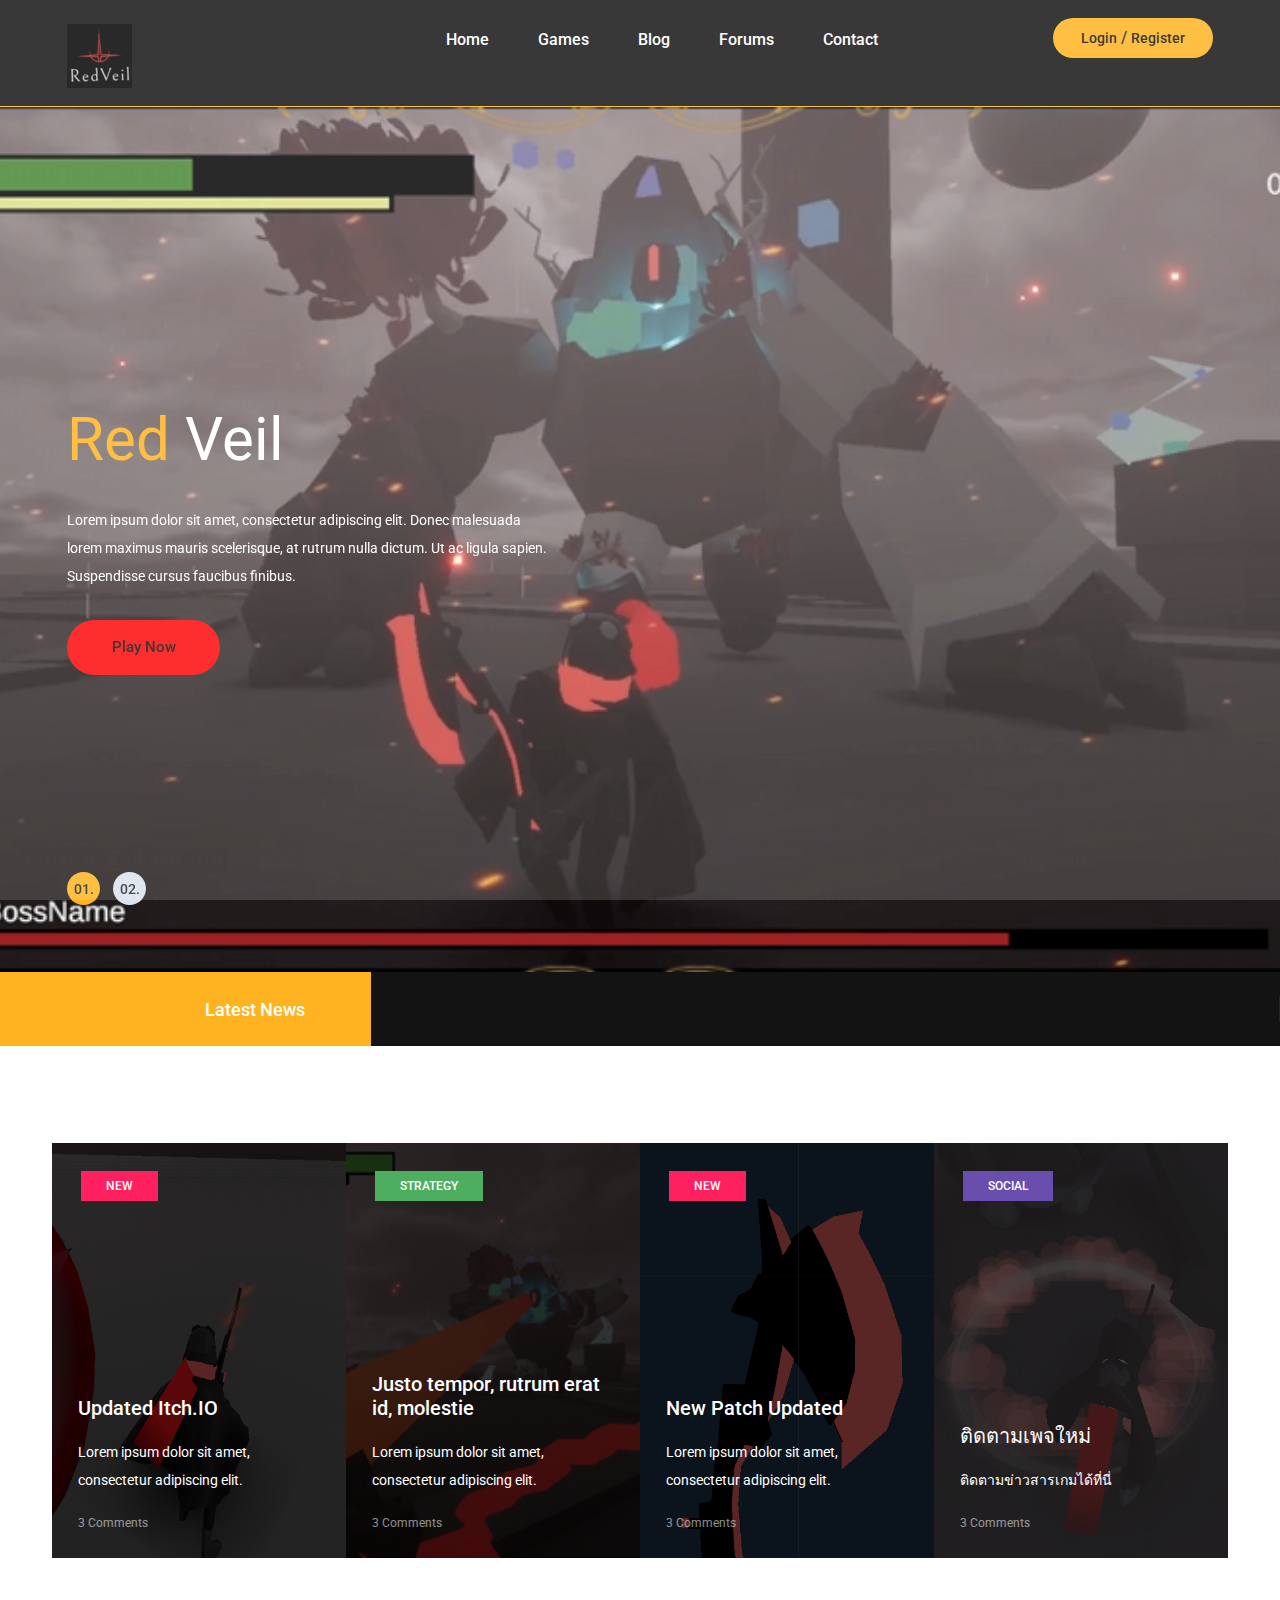
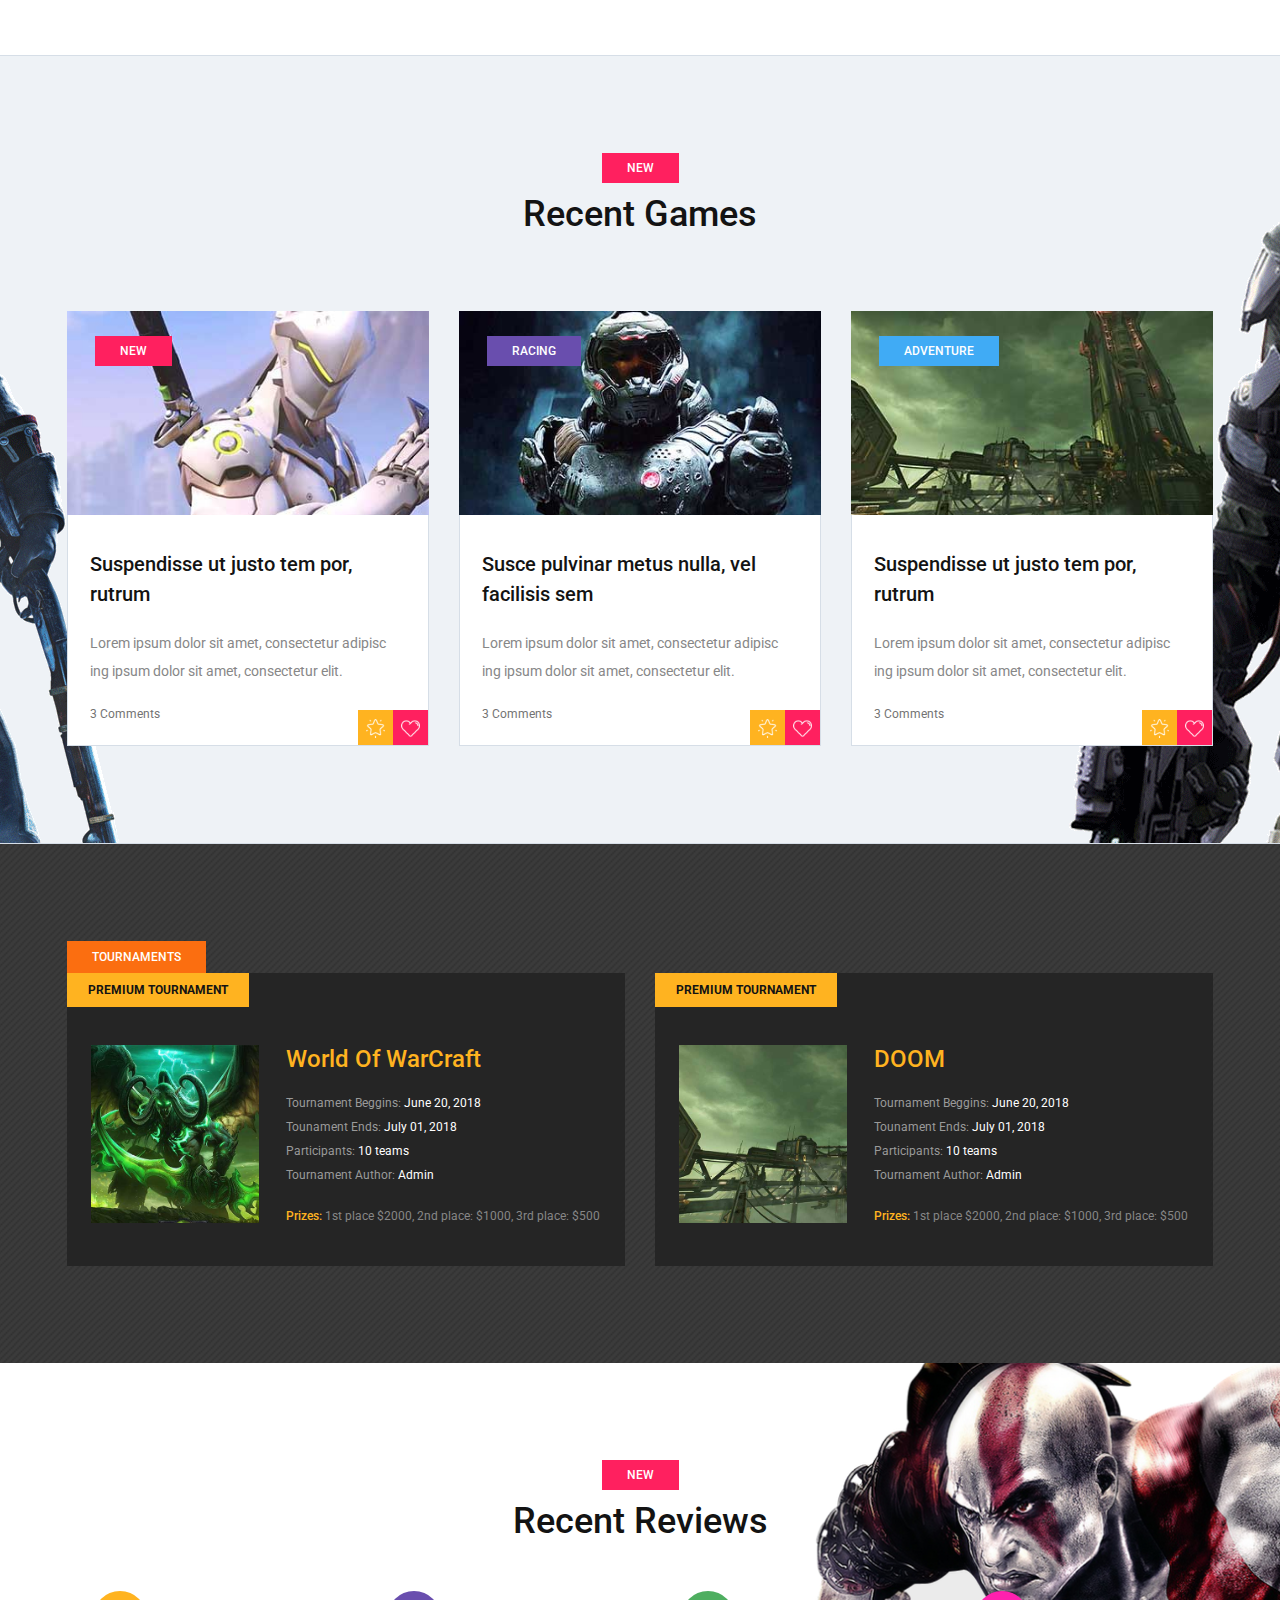
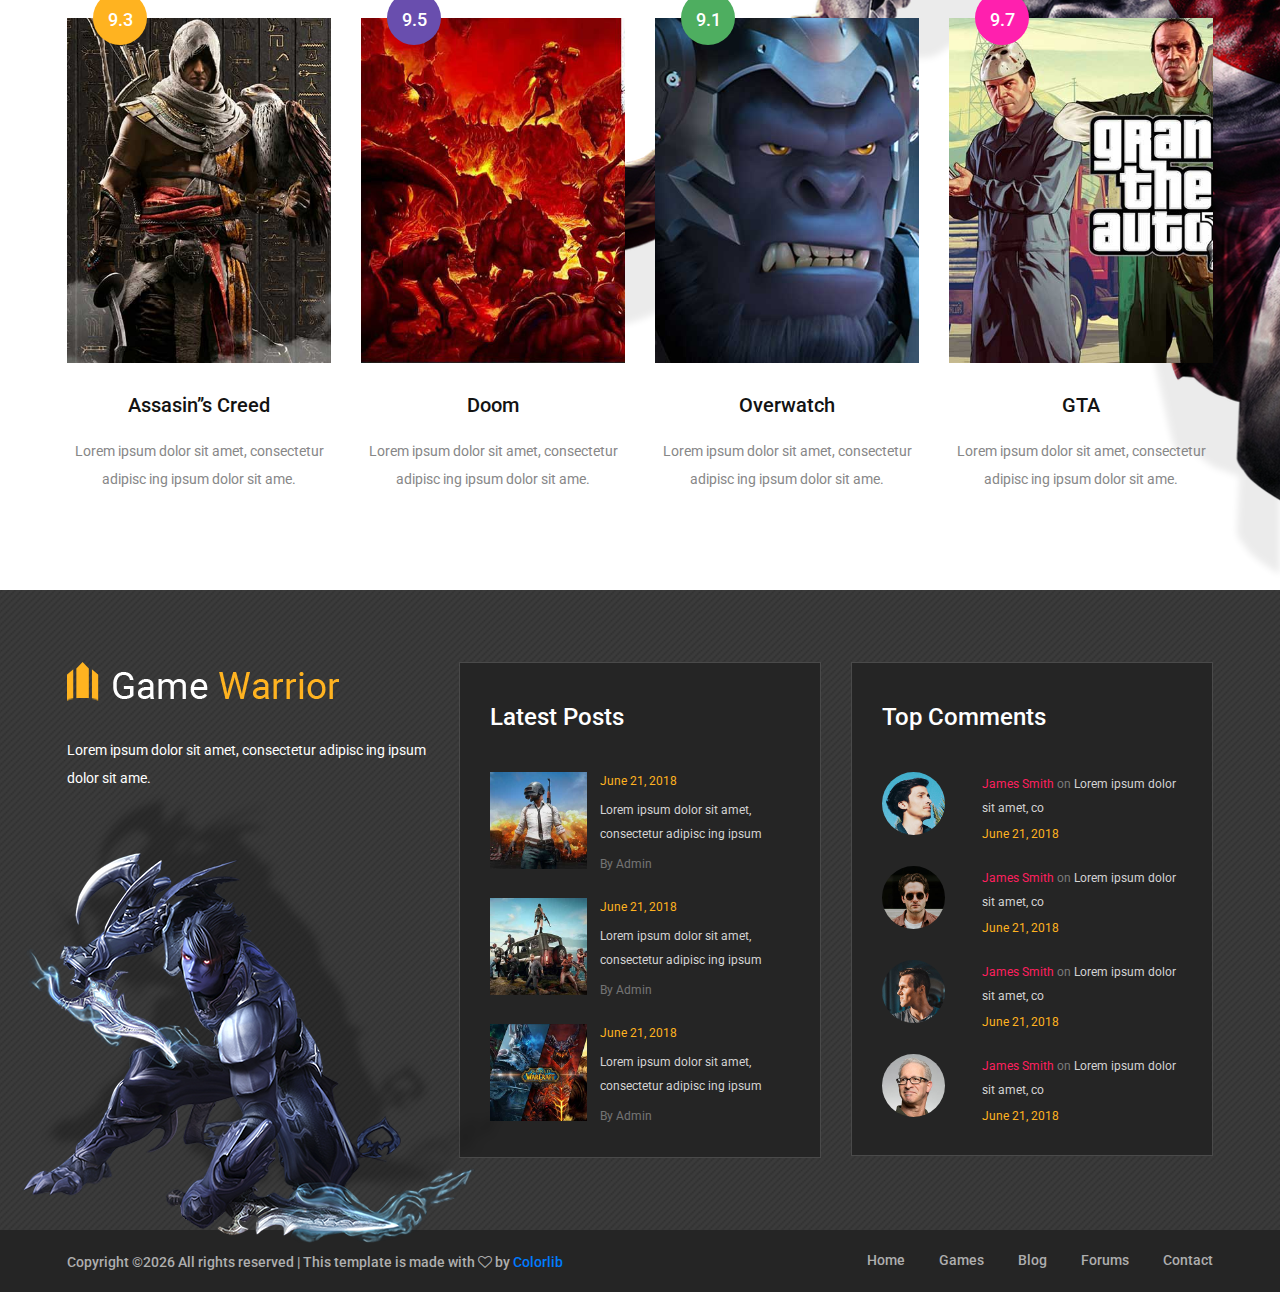
==== commit 44606c26: "dsd" ====
--- a/Gameweb/game-warrior-gh-pages/index.html
+++ b/Gameweb/game-warrior-gh-pages/index.html
@@ -67,18 +67,19 @@
 			<div class="hs-item set-bg" data-setbg="img/slider-1.png">
 				<div class="hs-text">
 					<div class="container">
-						<h2>The Best <span>Games</span> Out There</h2>
+						<h2> <span>Red</span> Veil</h2>
 						<p>Lorem ipsum dolor sit amet, consectetur adipiscing elit. Donec malesuada <br> lorem maximus mauris scelerisque, at rutrum nulla dictum. Ut ac ligula sapien. <br>Suspendisse cursus faucibus finibus.</p>
-						<a href="#" class="site-btn">Read More</a>
+						<a href="https://filllybui.itch.io/redvile" class="site-btn">Play Now</a>
+
 					</div>
 				</div>
 			</div>
 			<div class="hs-item set-bg" data-setbg="img/slider-2.png">
 				<div class="hs-text">
 					<div class="container">
-						<h2>The Best <span>Games</span> Out There</h2>
+						<h2> <span>Red</span> Veil</h2>
 						<p>Lorem ipsum dolor sit amet, consectetur adipiscing elit. Donec malesuada <br> lorem maximus mauris scelerisque, at rutrum nulla dictum. Ut ac ligula sapien. <br>Suspendisse cursus faucibus finibus.</p>
-						<a href="#" class="site-btn">Read More</a>
+						<a href="https://filllybui.itch.io/redvile" class="site-btn">Play Now</a>
 					</div>
 				</div>
 			</div>
@@ -106,17 +107,17 @@
 		<div class="container">
 			<div class="row">
 				<div class="col-lg-3 col-md-6 p-0">
-					<div class="feature-item set-bg" data-setbg="img/features/1.jpg">
+					<div class="feature-item set-bg" data-setbg="img/features/1.png">
 						<span class="cata new">new</span>
 						<div class="fi-content text-white">
-							<h5><a href="#">Suspendisse ut justo tem por, rutrum</a></h5>
+							<h5><a href="#">Updated Itch.IO</a></h5>
 							<p>Lorem ipsum dolor sit amet, consectetur adipiscing elit. </p>
 							<a href="#" class="fi-comment">3 Comments</a>
 						</div>
 					</div>
 				</div>
 				<div class="col-lg-3 col-md-6 p-0">
-					<div class="feature-item set-bg" data-setbg="img/features/2.jpg">
+					<div class="feature-item set-bg" data-setbg="img/features/2.png">
 						<span class="cata strategy">strategy</span>
 						<div class="fi-content text-white">
 							<h5><a href="#">Justo tempor, rutrum erat id, molestie</a></h5>
@@ -126,21 +127,21 @@
 					</div>
 				</div>
 				<div class="col-lg-3 col-md-6 p-0">
-					<div class="feature-item set-bg" data-setbg="img/features/3.jpg">
+					<div class="feature-item set-bg" data-setbg="img/features/3.png">
 						<span class="cata new">new</span>
 						<div class="fi-content text-white">
-							<h5><a href="#">Nullam lacinia ex eleifend orci porttitor</a></h5>
+							<h5><a href="#">New Patch Updated</a></h5>
 							<p>Lorem ipsum dolor sit amet, consectetur adipiscing elit. </p>
 							<a href="#" class="fi-comment">3 Comments</a>
 						</div>
 					</div>
 				</div>
 				<div class="col-lg-3 col-md-6 p-0">
-					<div class="feature-item set-bg" data-setbg="img/features/4.jpg">
-						<span class="cata racing">racing</span>
+					<div class="feature-item set-bg" data-setbg="img/features/4.png">
+						<span class="cata racing">Social</span>
 						<div class="fi-content text-white">
-							<h5><a href="#">Lacinia ex eleifend orci suscipit</a></h5>
-							<p>Lorem ipsum dolor sit amet, consectetur adipiscing elit. </p>
+							<h5><a href="#">ติดตามเพจใหม่</a></h5>
+							<p>ติดตามข่าวสารเกมได้ที่นี่</p>
 							<a href="#" class="fi-comment">3 Comments</a>
 						</div>
 					</div>
--- a/Gameweb/game-warrior-gh-pages/css/style.css
+++ b/Gameweb/game-warrior-gh-pages/css/style.css
@@ -142,7 +142,7 @@
 	border-radius: 50px;
 	font-weight: 500;
 	border: none;
-	background: #ffb320;
+	background: #ff0707;
 	cursor: pointer;
 }
 
@@ -152,7 +152,10 @@
 }
 
 .site-btn:hover {
-	color: #131313;
+	background-color: #ffffff;
+	color: #ff0000;
+	border: 2px solid #ff0000;
+	
 }
 
 .cata {
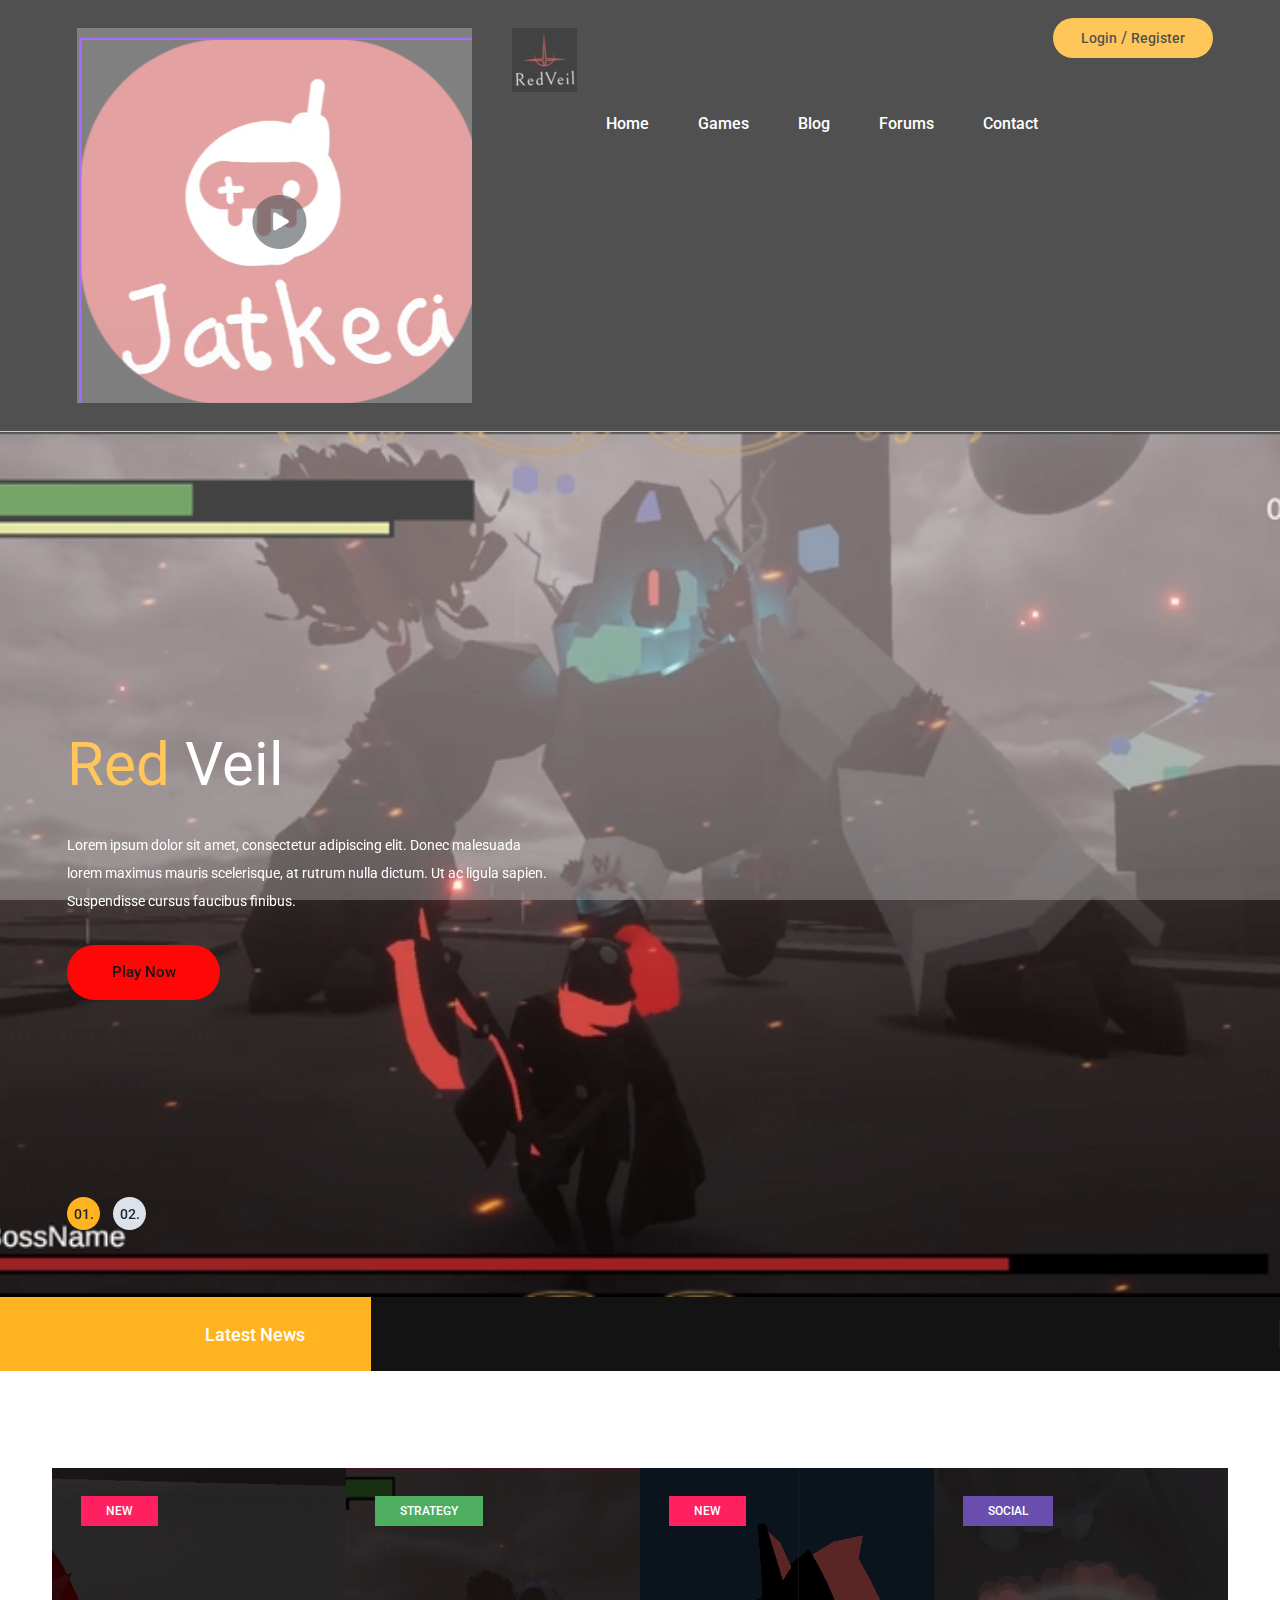
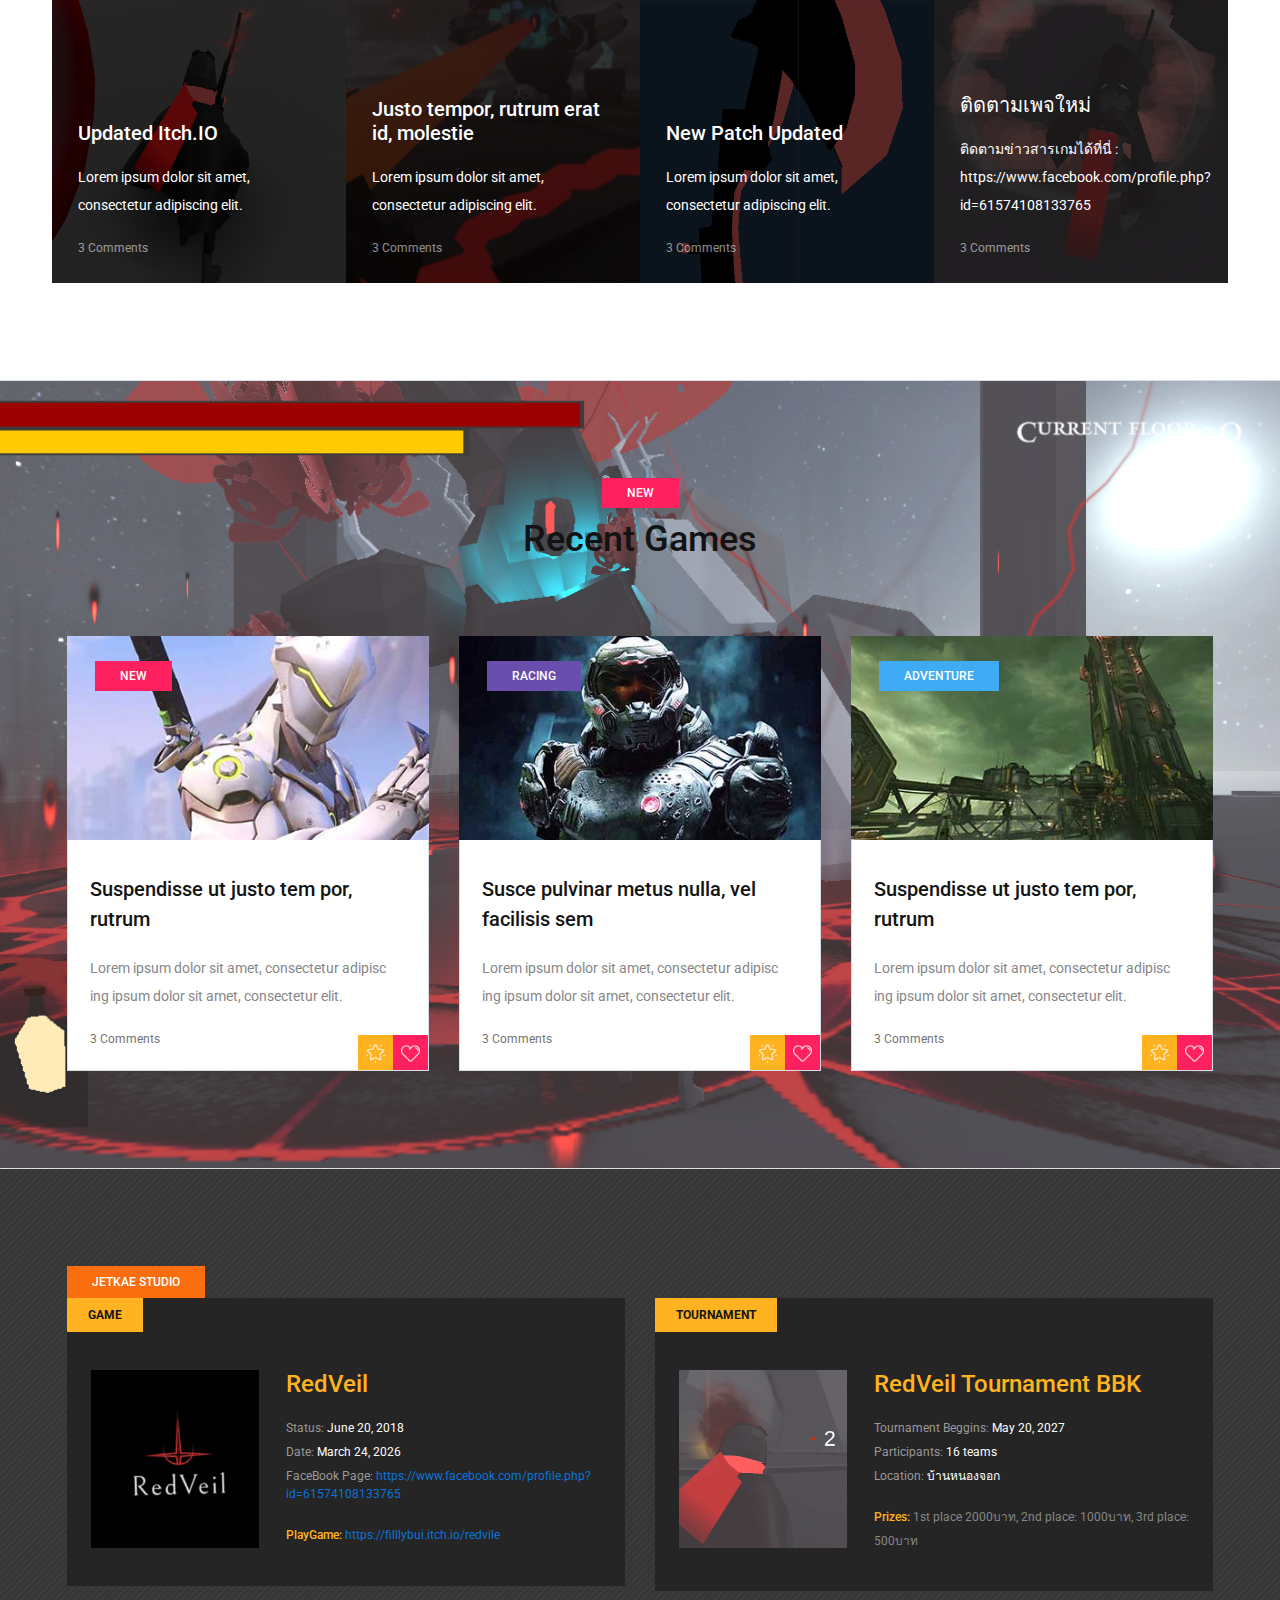
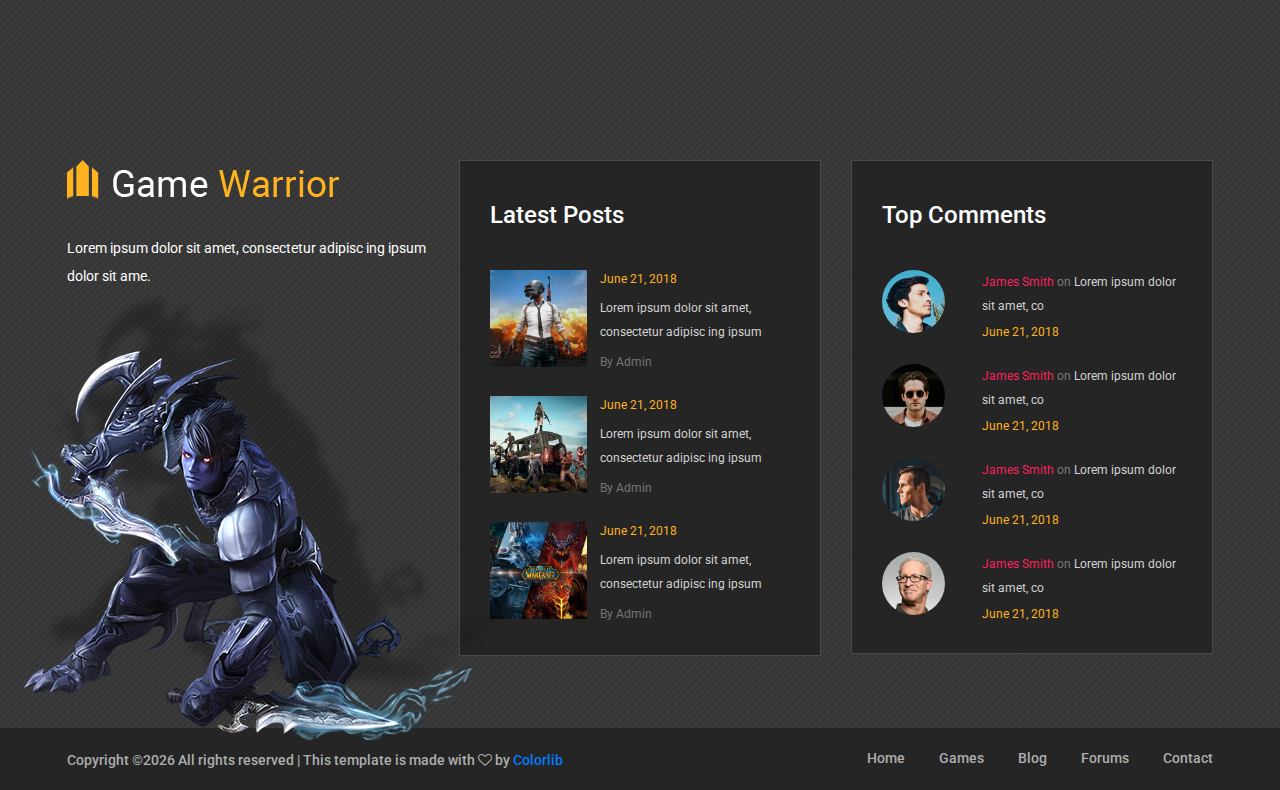
==== commit bb13f3c9: "add รูป" ====
--- a/Gameweb/game-warrior-gh-pages/index.html
+++ b/Gameweb/game-warrior-gh-pages/index.html
@@ -7,7 +7,9 @@
 	<meta name="keywords" content="warrior, game, creative, html">
 	<meta name="viewport" content="width=device-width, initial-scale=1.0">
 	<!-- Favicon -->   
-	<link href="img/favicon.ico" rel="shortcut icon"/>
+	<link rel="apple-touch-icon" sizes="180x180" href="img/apple-touch-icon.png">
+	<link rel="icon" type="image/png" sizes="32x32" href="img/weblogo32.png.png">
+	<link rel="icon" type="image/png" sizes="16x16" href="img/weblogo16.png">
 
 	<!-- Google Fonts -->
 	<link href="https://fonts.googleapis.com/css?family=Roboto:400,400i,500,500i,700,700i" rel="stylesheet">
@@ -25,6 +27,29 @@
 	  <script src="https://oss.maxcdn.com/respond/1.4.2/respond.min.js"></script>
 	<![endif]-->
 
+	<style>
+		.ti-text a {
+			color: #0a73dc; /* สีลิงค์เป็นสีแดง */
+			text-decoration: none;
+			transition: all 0.3s ease;
+		}
+
+		.ti-text a:hover {
+			color: #cc0000; /* สีเข้มขึ้นเมื่อ hover */
+			text-decoration: underline;
+		}
+
+		.site-logo {
+			margin-right: 20px; /* ระยะห่างด้านขวา */
+			padding: 10px; /* ระยะห่างรอบๆ โลโก้ */
+			display: inline-block;
+		}
+
+		.site-logo:last-child {
+			margin-right: 0; /* ยกเลิกระยะห่างด้านขวาของโลโก้สุดท้าย */
+		}
+	</style>
+
 </head>
 <body>
 	<!-- Page Preloder -->
@@ -36,6 +61,9 @@
 	<header class="header-section">
 		<div class="container">
 			<!-- logo -->
+			<a class="site-logo" href="index.html">
+				<img src="img/logo2.png" alt="">
+			</a>
 			<a class="site-logo" href="index.html">
 				<img src="img/logo.png" alt="">
 			</a>
@@ -140,9 +168,9 @@
 					<div class="feature-item set-bg" data-setbg="img/features/4.png">
 						<span class="cata racing">Social</span>
 						<div class="fi-content text-white">
-							<h5><a href="#">ติดตามเพจใหม่</a></h5>
-							<p>ติดตามข่าวสารเกมได้ที่นี่</p>
-							<a href="#" class="fi-comment">3 Comments</a>
+							<h5><a href="https://www.facebook.com/profile.php?id=61574108133765">ติดตามเพจใหม่</a></h5>
+							<p><a href="https://www.facebook.com/profile.php?id=61574108133765">ติดตามข่าวสารเกมได้ที่นี่ : https://www.facebook.com/profile.php?id=61574108133765</a></p>
+							<a href="https://www.facebook.com/profile.php?id=61574108133765" class="fi-comment">3 Comments</a>
 						</div>
 					</div>
 				</div>
@@ -217,40 +245,39 @@
 	<!-- Tournaments section -->
 	<section class="tournaments-section spad">
 		<div class="container">
-			<div class="tournament-title">Tournaments</div>
+			<div class="tournament-title">JetKae Studio</div>
 			<div class="row">
 				<div class="col-md-6">
 					<div class="tournament-item mb-4 mb-lg-0">
-						<div class="ti-notic">Premium Tournament</div>
+						<div class="ti-notic">Game</div>
 						<div class="ti-content">
-							<div class="ti-thumb set-bg" data-setbg="img/tournament/1.jpg"></div>
+							<div class="ti-thumb set-bg" data-setbg="img/tournament/1.png"></div>
 							<div class="ti-text">
-								<h4>World Of WarCraft</h4>
+								<h4>RedVeil</h4>
 								<ul>
-									<li><span>Tournament Beggins:</span> June 20, 2018</li>
-									<li><span>Tounament Ends:</span> July 01, 2018</li>
-									<li><span>Participants:</span> 10 teams</li>
-									<li><span>Tournament Author:</span> Admin</li>
+									<li><span>Status:</span> June 20, 2018</li>
+									<li><span>Date:</span> March 24, 2026</li>
+									
+									<li><span>FaceBook Page:</span> <a href="https://www.facebook.com/profile.php?id=61574108133765" target="_blank">https://www.facebook.com/profile.php?id=61574108133765</a></li>
 								</ul>
-								<p><span>Prizes:</span> 1st place $2000, 2nd place: $1000, 3rd place: $500</p>
+								<p><span>PlayGame:</span> <a href="https://filllybui.itch.io/redvile" target="_blank">https://filllybui.itch.io/redvile</a></p>
 							</div>
 						</div>
 					</div>
 				</div>
 				<div class="col-md-6">
 					<div class="tournament-item">
-						<div class="ti-notic">Premium Tournament</div>
+						<div class="ti-notic">Tournament</div>
 						<div class="ti-content">
-							<div class="ti-thumb set-bg" data-setbg="img/tournament/2.jpg"></div>
+							<div class="ti-thumb set-bg" data-setbg="img/tournament/2.png"></div>
 							<div class="ti-text">
-								<h4>DOOM</h4>
+								<h4>RedVeil Tournament BBK</h4>
 								<ul>
-									<li><span>Tournament Beggins:</span> June 20, 2018</li>
-									<li><span>Tounament Ends:</span> July 01, 2018</li>
-									<li><span>Participants:</span> 10 teams</li>
-									<li><span>Tournament Author:</span> Admin</li>
+									<li><span>Tournament Beggins:</span> May 20, 2027</li>
+									<li><span>Participants:</span> 16 teams</li>
+									<li><span>Location:</span> บ้านหนองจอก</li>
 								</ul>
-								<p><span>Prizes:</span> 1st place $2000, 2nd place: $1000, 3rd place: $500</p>
+								<p><span>Prizes:</span> 1st place 2000บาท, 2nd place: 1000บาท, 3rd place: 500บาท</p>
 							</div>
 						</div>
 					</div>
@@ -260,66 +287,7 @@
 	</section>
 	<!-- Tournaments section bg -->
 
-
-	<!-- Review section -->
-	<section class="review-section spad set-bg" data-setbg="img/review-bg.png">
-		<div class="container">
-			<div class="section-title">
-				<div class="cata new">new</div>
-				<h2>Recent Reviews</h2>
-			</div>
-			<div class="row">
-				<div class="col-lg-3 col-md-6">
-					<div class="review-item">
-						<div class="review-cover set-bg" data-setbg="img/review/1.jpg">
-							<div class="score yellow">9.3</div>
-						</div>
-						<div class="review-text">
-							<h5>Assasin’’s Creed</h5>
-							<p>Lorem ipsum dolor sit amet, consectetur adipisc ing ipsum dolor sit ame.</p>
-						</div>
-					</div>
-				</div>
-				<div class="col-lg-3 col-md-6">
-					<div class="review-item">
-						<div class="review-cover set-bg" data-setbg="img/review/2.jpg">
-							<div class="score purple">9.5</div>
-						</div>
-						<div class="review-text">
-							<h5>Doom</h5>
-							<p>Lorem ipsum dolor sit amet, consectetur adipisc ing ipsum dolor sit ame.</p>
-						</div>
-					</div>
-				</div>
-				<div class="col-lg-3 col-md-6">
-					<div class="review-item">
-						<div class="review-cover set-bg" data-setbg="img/review/3.jpg">
-							<div class="score green">9.1</div>
-						</div>
-						<div class="review-text">
-							<h5>Overwatch</h5>
-							<p>Lorem ipsum dolor sit amet, consectetur adipisc ing ipsum dolor sit ame.</p>
-						</div>
-					</div>
-				</div>
-				<div class="col-lg-3 col-md-6">
-					<div class="review-item">
-						<div class="review-cover set-bg" data-setbg="img/review/4.jpg">
-							<div class="score pink">9.7</div>
-						</div>
-						<div class="review-text">
-							<h5>GTA</h5>
-							<p>Lorem ipsum dolor sit amet, consectetur adipisc ing ipsum dolor sit ame.</p>
-						</div>
-					</div>
-				</div>
-			</div>
-		</div>
-	</section>
-	<!-- Review section end -->
-
-
-	<!-- Footer top section -->
+		<!-- Footer top section -->
 	<section class="footer-top-section">
 		<div class="container">
 			<div class="footer-top-bg">
